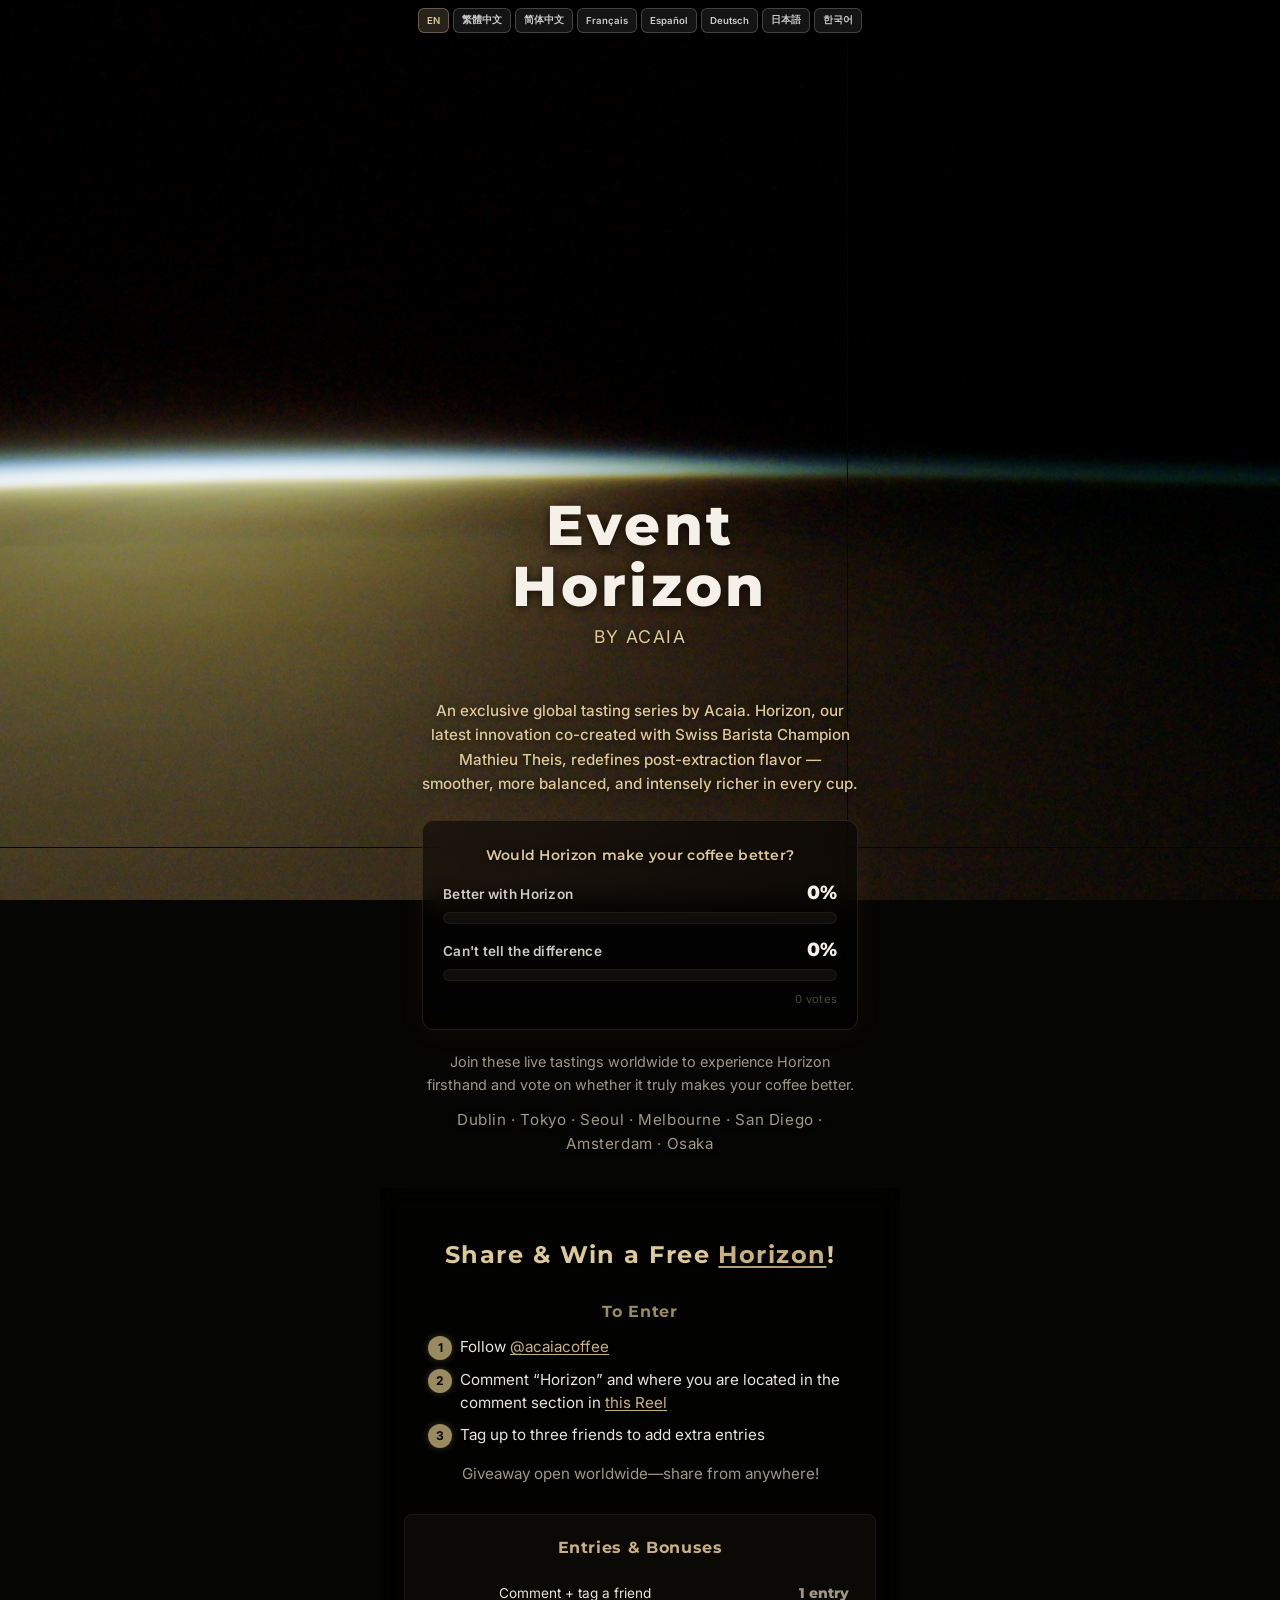
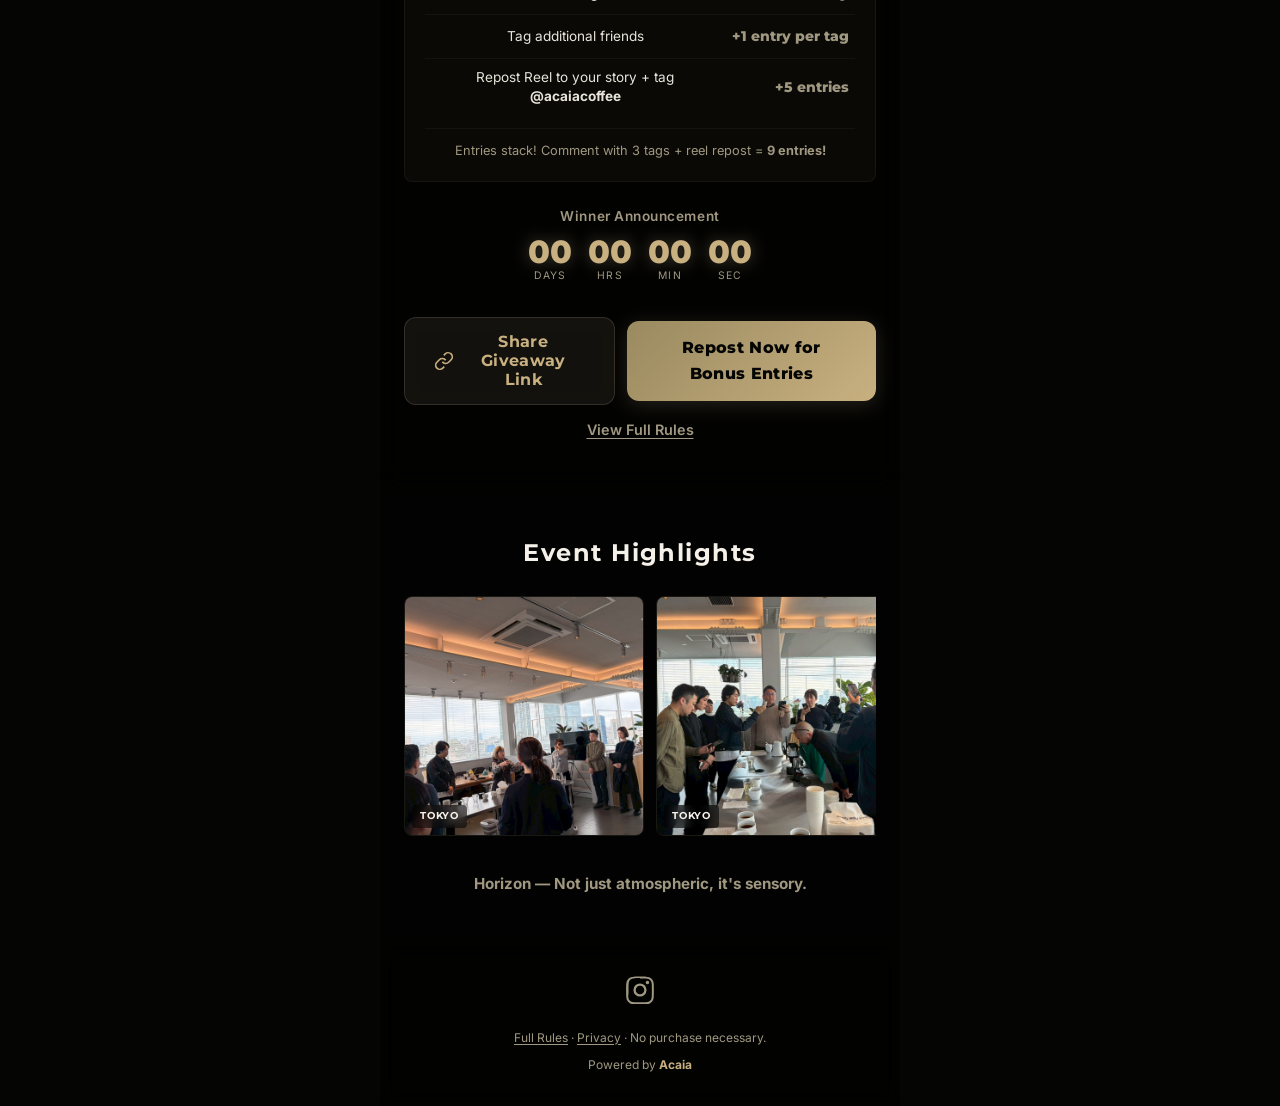
==== preview-i18n.html @ 59041284 "Add multi-language preview page with 8 languages Supports EN, 繁體中文, 简体中文, Français, Español, Deutsch" ====
<!DOCTYPE html>
<html lang="en">
<head>
  <meta charset="UTF-8">
  <meta name="viewport" content="width=device-width, initial-scale=1.0, viewport-fit=cover">
  <title>Horizon Vote – i18n Preview</title>
  <meta name="theme-color" content="#000000">
  <link rel="preconnect" href="https://fonts.googleapis.com">
  <link rel="preconnect" href="https://fonts.gstatic.com" crossorigin>
  <link href="https://fonts.googleapis.com/css2?family=Montserrat:wght@600;700;800&family=Inter:wght@400;500;600&family=Noto+Sans+TC:wght@400;500;600&family=Noto+Sans+SC:wght@400;500;600&family=Noto+Sans+JP:wght@400;500;600&family=Noto+Sans+KR:wght@400;500;600&display=swap" rel="stylesheet">
  <link rel="stylesheet" href="style.css?v=38">
  <style>
    /* Language switcher bar */
    .lang-switcher {
      position: fixed;
      top: 0;
      left: 50%;
      transform: translateX(-50%);
      z-index: 999;
      display: flex;
      gap: 4px;
      padding: 8px 12px;
      background: rgba(0,0,0,0.9);
      backdrop-filter: blur(10px);
      -webkit-backdrop-filter: blur(10px);
      border-radius: 0 0 12px 12px;
      max-width: 520px;
      width: 100%;
      flex-wrap: wrap;
      justify-content: center;
    }
    .lang-switcher button {
      font-family: 'Inter', system-ui, sans-serif;
      font-size: 0.6rem;
      font-weight: 600;
      padding: 5px 8px;
      border: 1px solid rgba(255,255,255,0.2);
      border-radius: 6px;
      background: rgba(255,255,255,0.08);
      color: #ccc;
      cursor: pointer;
      transition: all 0.2s;
      white-space: nowrap;
    }
    .lang-switcher button:hover { background: rgba(255,255,255,0.15); }
    .lang-switcher button.active {
      background: rgba(200,176,128,0.2);
      border-color: rgba(200,176,128,0.4);
      color: #DCC898;
    }
    .hero { padding-top: 50px; }
  </style>
</head>
<body>

  <!-- Language Switcher -->
  <div class="lang-switcher" id="langSwitcher">
    <button data-lang="en" class="active">EN</button>
    <button data-lang="zh-TW">繁體中文</button>
    <button data-lang="zh-CN">简体中文</button>
    <button data-lang="fr">Français</button>
    <button data-lang="es">Español</button>
    <button data-lang="de">Deutsch</button>
    <button data-lang="ja">日本語</button>
    <button data-lang="ko">한국어</button>
  </div>

  <!-- ===== HERO ===== -->
  <div class="bg-blackhole"></div>
  <section id="hero" class="hero">
    <div class="hero-content">
      <h1 class="hero-title">Event<br>Horizon</h1>
      <p class="hero-tagline">by Acaia</p>
    </div>
  </section>

  <!-- ===== DESCRIPTION + VOTE + CTA ===== -->
  <div class="content-upper">
    <p class="event-desc" data-i18n="event_desc"></p>

    <!-- QR voting buttons -->
    <div class="qr-vote" id="qrVote" hidden>
      <p class="qr-vote-prompt" data-i18n="vote_question"></p>
      <div class="qr-vote-buttons">
        <button class="btn btn-vote btn-vote-yes" id="btnVoteYes" data-i18n="vote_yes"></button>
        <button class="btn btn-vote btn-vote-no" id="btnVoteNo" data-i18n="vote_no_btn"></button>
      </div>
    </div>

    <!-- QR vote confirmation -->
    <div class="qr-confirm" id="qrConfirm" hidden>
      <div class="qr-confirm-icon">&#10003;</div>
      <p class="qr-confirm-text" data-i18n="vote_recorded"></p>
    </div>

    <div class="vote-box">
      <p class="results-question" data-i18n="vote_question"></p>
      <div class="result-bars">
        <div class="bar-group">
          <div class="bar-label">
            <span class="bar-name" data-i18n="vote_yes"></span>
            <span class="bar-pct" id="pctTasteYes">0%</span>
          </div>
          <div class="bar-track">
            <div class="bar-fill bar-fill-yes" id="barTasteYes" style="width:0%"></div>
          </div>
        </div>
        <div class="bar-group">
          <div class="bar-label">
            <span class="bar-name" data-i18n="vote_no"></span>
            <span class="bar-pct" id="pctTasteNo">0%</span>
          </div>
          <div class="bar-track">
            <div class="bar-fill bar-fill-no" id="barTasteNo" style="width:0%"></div>
          </div>
        </div>
      </div>
      <span class="vote-box-count" id="totalTasting">0 votes</span>
    </div>

    <p class="event-cta" data-i18n="event_cta"></p>

    <div class="cities-bar">
      Dublin &middot; Tokyo &middot; Seoul &middot; Melbourne &middot; San Diego &middot; Amsterdam &middot; Osaka
    </div>
  </div>

  <!-- ===== SHARE TO WIN ===== -->
  <section id="giveaway" class="section giveaway">
    <h2 class="section-title" data-i18n-html="giveaway_title"></h2>
    <div class="rules-title-inline" data-i18n="to_enter"></div>
    <ol class="entry-rules">
      <li data-i18n-html="step1"></li>
      <li data-i18n-html="step2"></li>
      <li data-i18n="step3"></li>
    </ol>
    <p class="giveaway-subtitle" data-i18n="giveaway_subtitle"></p>

    <!-- Entry Bonuses -->
    <div class="bonus-entries-card">
      <p class="bonus-entries-title" data-i18n="entries_bonuses"></p>
      <table class="bonus-table">
        <tr>
          <td class="bonus-action" data-i18n="bonus_comment_tag"></td>
          <td class="bonus-value" data-i18n="bonus_1_entry"></td>
        </tr>
        <tr>
          <td class="bonus-action" data-i18n="bonus_additional_tags"></td>
          <td class="bonus-value bonus-value-accent" data-i18n="bonus_plus1"></td>
        </tr>
        <tr>
          <td class="bonus-action" data-i18n-html="bonus_repost"></td>
          <td class="bonus-value bonus-value-glow" data-i18n="bonus_plus5"></td>
        </tr>
      </table>
      <p class="bonus-stack-note" data-i18n-html="bonus_stack"></p>
    </div>

    <!-- Countdown -->
    <div class="countdown-block">
      <p class="countdown-label" data-i18n="winner_announcement"></p>
      <div class="countdown" id="countdown">
        <div class="cd-unit"><span id="cdDays">00</span><small data-i18n="days"></small></div>
        <div class="cd-unit"><span id="cdHours">00</span><small data-i18n="hrs"></small></div>
        <div class="cd-unit"><span id="cdMins">00</span><small data-i18n="min"></small></div>
        <div class="cd-unit"><span id="cdSecs">00</span><small data-i18n="sec"></small></div>
      </div>
    </div>

    <div class="share-tools">
      <button class="btn btn-accent share-btn" id="btnCopyLink" aria-label="Copy link">
        <svg viewBox="0 0 24 24" fill="none" stroke="currentColor" stroke-width="2" width="20" height="20"><path d="M10 13a5 5 0 007.54.54l3-3a5 5 0 00-7.07-7.07l-1.72 1.71"/><path d="M14 11a5 5 0 00-7.54-.54l-3 3a5 5 0 007.07 7.07l1.71-1.71"/></svg>
        <span data-i18n="share_link"></span>
      </button>
      <a href="https://www.instagram.com/reel/DVrudeakwUs/" class="btn btn-primary" target="_blank" rel="noopener" data-i18n="repost_now"></a>
    </div>

    <button class="link-btn" id="btnRules" data-i18n="view_rules"></button>
  </section>

  <!-- ===== RULES MODAL ===== -->
  <div class="modal-overlay" id="rulesModal" aria-hidden="true">
    <div class="modal" role="dialog" aria-labelledby="rulesTitle">
      <button class="modal-close" id="modalClose" aria-label="Close">&times;</button>
      <h3 id="rulesTitle" data-i18n="rules_title"></h3>
      <ul id="rulesList"></ul>
    </div>
  </div>

  <!-- ===== EVENT HIGHLIGHTS ===== -->
  <section id="highlights" class="section highlights">
    <h2 class="section-title" data-i18n="highlights_title"></h2>
    <div class="photo-scroll" id="photoScroll"></div>
    <p class="brand-blurb" data-i18n-html="brand_blurb"></p>
  </section>

  <!-- ===== FOOTER ===== -->
  <footer class="footer">
    <div class="footer-social">
      <a href="https://www.instagram.com/acaiacoffee/?utm_source=results_page&utm_medium=footer" target="_blank" rel="noopener" aria-label="Instagram">
        <svg viewBox="0 0 24 24" fill="currentColor" width="28" height="28"><path d="M12 2.163c3.204 0 3.584.012 4.85.07 1.17.054 1.97.24 2.43.403a4.088 4.088 0 011.47.957c.453.453.777.91.957 1.47.163.46.35 1.26.403 2.43.058 1.266.07 1.646.07 4.85s-.012 3.584-.07 4.85c-.054 1.17-.24 1.97-.403 2.43a4.088 4.088 0 01-.957 1.47 4.088 4.088 0 01-1.47.957c-.46.163-1.26.35-2.43.403-1.266.058-1.646.07-4.85.07s-3.584-.012-4.85-.07c-1.17-.054-1.97-.24-2.43-.403a4.088 4.088 0 01-1.47-.957 4.088 4.088 0 01-.957-1.47c-.163-.46-.35-1.26-.403-2.43C2.175 15.584 2.163 15.204 2.163 12s.012-3.584.07-4.85c.054-1.17.24-1.97.403-2.43a4.088 4.088 0 01.957-1.47A4.088 4.088 0 015.063 2.293c.46-.163 1.26-.35 2.43-.403C8.759 1.832 9.139 1.82 12 1.82zm0-1.663C8.741.5 8.332.514 7.052.573 5.775.63 4.902.822 4.14 1.104a5.756 5.756 0 00-2.077 1.352A5.756 5.756 0 00.71 4.533C.428 5.295.237 6.168.18 7.445.12 8.725.107 9.134.107 12.393s.014 3.668.073 4.948c.057 1.277.249 2.15.531 2.912a5.756 5.756 0 001.352 2.077 5.756 5.756 0 002.077 1.352c.762.282 1.635.474 2.912.531 1.28.059 1.689.073 4.948.073s3.668-.014 4.948-.073c1.277-.057 2.15-.249 2.912-.531a5.756 5.756 0 002.077-1.352 5.756 5.756 0 001.352-2.077c.282-.762.474-1.635.531-2.912.059-1.28.073-1.689.073-4.948s-.014-3.668-.073-4.948c-.057-1.277-.249-2.15-.531-2.912a5.756 5.756 0 00-1.352-2.077A5.756 5.756 0 0019.86 1.104C19.098.822 18.225.63 16.948.573 15.668.514 15.259.5 12 .5z"/><path d="M12 6.365a5.635 5.635 0 100 11.27 5.635 5.635 0 000-11.27zm0 9.297a3.662 3.662 0 110-7.325 3.662 3.662 0 010 7.325z"/><circle cx="18.406" cy="5.594" r="1.44"/></svg>
      </a>
    </div>
    <p class="footer-legal">
      <a href="#" id="footerRules" data-i18n="full_rules"></a> &middot; <a href="#hero" data-i18n="privacy"></a> &middot; <span data-i18n="no_purchase"></span>
    </p>
    <p class="footer-brand">Powered by <strong>Acaia</strong></p>
  </footer>

  <script src="app.js"></script>
  <script>
  /* ===== i18n System ===== */
  const TRANSLATIONS = {
    en: {
      event_desc: 'An exclusive global tasting series by Acaia. Horizon, our latest innovation co-created with Swiss Barista Champion Mathieu Theis, redefines post-extraction flavor \u2014 smoother, more balanced, and intensely richer in every cup.',
      vote_question: 'Would Horizon make your coffee better?',
      vote_yes: 'Better with Horizon',
      vote_no: "Can't tell the difference",
      vote_no_btn: "Can't tell",
      vote_recorded: 'Your vote has been recorded!',
      event_cta: 'Join these live tastings worldwide to experience Horizon firsthand and vote on whether it truly makes your coffee better.',
      giveaway_title: 'Share &amp; Win a Free <a href="https://acaia.co/products/horizon" target="_blank" rel="noopener" class="title-link">Horizon</a>!',
      to_enter: 'To Enter',
      step1: 'Follow <a href="https://www.instagram.com/acaiacoffee/?utm_source=results_page&utm_medium=giveaway" target="_blank" rel="noopener">@acaiacoffee</a>',
      step2: 'Comment \u201cHorizon\u201d and where you are located in the comment section in <a href="https://www.instagram.com/reel/DVrudeakwUs/" target="_blank" rel="noopener">this Reel</a>',
      step3: 'Tag up to three friends to add extra entries',
      giveaway_subtitle: 'Giveaway open worldwide\u2014share from anywhere!',
      entries_bonuses: 'Entries & Bonuses',
      bonus_comment_tag: 'Comment + tag a friend',
      bonus_1_entry: '1 entry',
      bonus_additional_tags: 'Tag additional friends',
      bonus_plus1: '+1 entry per tag',
      bonus_repost: 'Repost Reel to your story + tag <strong>@acaiacoffee</strong>',
      bonus_plus5: '+5 entries',
      bonus_stack: 'Entries stack! Comment with 3 tags + reel repost = <strong>9 entries!</strong>',
      winner_announcement: 'Winner Announcement',
      days: 'days', hrs: 'hrs', min: 'min', sec: 'sec',
      share_link: 'Share Giveaway Link',
      repost_now: 'Repost Now for Bonus Entries',
      view_rules: 'View Full Rules',
      rules_title: 'Lucky Draw Rules',
      rules: [
        'No purchase necessary.',
        'Must follow @acaiacoffee on Instagram to qualify.',
        'Comment on our latest Reel/post and tag at least one friend to enter.',
        'Each additional friend tagged = +1 bonus entry (stackable).',
        'Repost the Reel to your Story + tag @acaiacoffee for +5 bonus entries.',
        'Winner will be selected randomly and announced on @acaiacoffee Instagram on March 31.',
        'You must be over 18. Address must be a valid shipping address.',
        'One entry per person. Your account must be public to enter.',
        'Entrants from the following countries are not eligible: Iran, Lebanon, Syria, Thailand, India, Turkey, Egypt, Qatar, and Russia. These restrictions are due to current political or logistical limitations (subject to change).',
        'This giveaway is not sponsored, endorsed, or administered by, or associated with Instagram.',
        'Acaia reserves the right to adjust these rules at any time.',
        'Good luck!'
      ],
      highlights_title: 'Event Highlights',
      brand_blurb: '<strong>Horizon \u2014 Not just atmospheric, it\'s sensory.</strong>',
      full_rules: 'Full Rules',
      privacy: 'Privacy',
      no_purchase: 'No purchase necessary.',
      votes_suffix: 'votes'
    },
    'zh-TW': {
      event_desc: 'Acaia 獨家全球品鑑系列活動。Horizon 是我們與瑞士咖啡師冠軍 Mathieu Theis 共同研發的最新創新，重新定義萃取後的風味體驗 \u2014 更柔順、更均衡、每一杯都更加濃郁醇厚。',
      vote_question: 'Horizon 能讓你的咖啡更好嗎？',
      vote_yes: '使用 Horizon 更好',
      vote_no: '感覺不出差異',
      vote_no_btn: '感覺不出',
      vote_recorded: '您的投票已記錄！',
      event_cta: '加入全球各地的現場品鑑活動，親身體驗 Horizon，並投票決定它是否真的讓你的咖啡更好。',
      giveaway_title: '分享並贏取免費 <a href="https://acaia.co/products/horizon" target="_blank" rel="noopener" class="title-link">Horizon</a>！',
      to_enter: '參加方式',
      step1: '追蹤 <a href="https://www.instagram.com/acaiacoffee/?utm_source=results_page&utm_medium=giveaway" target="_blank" rel="noopener">@acaiacoffee</a>',
      step2: '在<a href="https://www.instagram.com/reel/DVrudeakwUs/" target="_blank" rel="noopener">這支 Reel</a> 的留言區留言「Horizon」以及你所在的城市',
      step3: '標記最多三位朋友以獲得額外參加機會',
      giveaway_subtitle: '全球開放參與 \u2014 隨時隨地分享！',
      entries_bonuses: '參加次數與加碼',
      bonus_comment_tag: '留言 + 標記一位朋友',
      bonus_1_entry: '1 次參加機會',
      bonus_additional_tags: '標記更多朋友',
      bonus_plus1: '每標記一人 +1 次',
      bonus_repost: '轉發 Reel 到限時動態 + 標記 <strong>@acaiacoffee</strong>',
      bonus_plus5: '+5 次參加機會',
      bonus_stack: '機會可累計！留言標記 3 位 + 轉發 Reel = <strong>9 次參加機會！</strong>',
      winner_announcement: '得獎公佈',
      days: '天', hrs: '時', min: '分', sec: '秒',
      share_link: '分享抽獎連結',
      repost_now: '立即轉發獲得加碼機會',
      view_rules: '查看完整規則',
      rules_title: '抽獎規則',
      rules: [
        '無需購買。',
        '須在 Instagram 追蹤 @acaiacoffee 才具備資格。',
        '在我們最新的 Reel/貼文下留言並標記至少一位朋友即可參加。',
        '每多標記一位朋友 = +1 次額外參加機會（可累計）。',
        '將 Reel 轉發至限時動態 + 標記 @acaiacoffee 可獲得 +5 次額外參加機會。',
        '得獎者將隨機抽出，並於 3 月 31 日在 @acaiacoffee Instagram 公佈。',
        '參加者須年滿 18 歲。地址須為有效的寄送地址。',
        '每人限參加一次。帳號須設為公開。',
        '以下國家的參加者不具備資格：伊朗、黎巴嫩、敘利亞、泰國、印度、土耳其、埃及、卡達和俄羅斯。此限制係因政治或物流因素（可能變更）。',
        '本活動非由 Instagram 贊助、背書、管理或關聯。',
        'Acaia 保留隨時調整本規則的權利。',
        '祝好運！'
      ],
      highlights_title: '活動精彩回顧',
      brand_blurb: '<strong>Horizon \u2014 不只是氛圍，更是感官體驗。</strong>',
      full_rules: '完整規則',
      privacy: '隱私權',
      no_purchase: '無需購買。',
      votes_suffix: '票'
    },
    'zh-CN': {
      event_desc: 'Acaia 独家全球品鉴系列活动。Horizon 是我们与瑞士咖啡师冠军 Mathieu Theis 共同研发的最新创新，重新定义萃取后的风味体验 \u2014 更柔顺、更均衡、每一杯都更加浓郁醇厚。',
      vote_question: 'Horizon 能让你的咖啡更好吗？',
      vote_yes: '使用 Horizon 更好',
      vote_no: '感觉不出差异',
      vote_no_btn: '感觉不出',
      vote_recorded: '您的投票已记录！',
      event_cta: '加入全球各地的现场品鉴活动，亲身体验 Horizon，并投票决定它是否真的让你的咖啡更好。',
      giveaway_title: '分享并赢取免费 <a href="https://acaia.co/products/horizon" target="_blank" rel="noopener" class="title-link">Horizon</a>！',
      to_enter: '参加方式',
      step1: '关注 <a href="https://www.instagram.com/acaiacoffee/?utm_source=results_page&utm_medium=giveaway" target="_blank" rel="noopener">@acaiacoffee</a>',
      step2: '在<a href="https://www.instagram.com/reel/DVrudeakwUs/" target="_blank" rel="noopener">这条 Reel</a> 的评论区留言「Horizon」以及你所在的城市',
      step3: '标记最多三位朋友以获得额外参加机会',
      giveaway_subtitle: '全球开放参与 \u2014 随时随地分享！',
      entries_bonuses: '参加次数与加码',
      bonus_comment_tag: '留言 + 标记一位朋友',
      bonus_1_entry: '1 次参加机会',
      bonus_additional_tags: '标记更多朋友',
      bonus_plus1: '每标记一人 +1 次',
      bonus_repost: '转发 Reel 到限时动态 + 标记 <strong>@acaiacoffee</strong>',
      bonus_plus5: '+5 次参加机会',
      bonus_stack: '机会可累计！留言标记 3 位 + 转发 Reel = <strong>9 次参加机会！</strong>',
      winner_announcement: '获奖公布',
      days: '天', hrs: '时', min: '分', sec: '秒',
      share_link: '分享抽奖链接',
      repost_now: '立即转发获得加码机会',
      view_rules: '查看完整规则',
      rules_title: '抽奖规则',
      rules: [
        '无需购买。',
        '须在 Instagram 关注 @acaiacoffee 才具备资格。',
        '在我们最新的 Reel/帖子下留言并标记至少一位朋友即可参加。',
        '每多标记一位朋友 = +1 次额外参加机会（可累计）。',
        '将 Reel 转发至限时动态 + 标记 @acaiacoffee 可获得 +5 次额外参加机会。',
        '获奖者将随机抽出，并于 3 月 31 日在 @acaiacoffee Instagram 公布。',
        '参加者须年满 18 岁。地址须为有效的寄送地址。',
        '每人限参加一次。账号须设为公开。',
        '以下国家的参加者不具备资格：伊朗、黎巴嫩、叙利亚、泰国、印度、土耳其、埃及、卡塔尔和俄罗斯。此限制系因政治或物流因素（可能变更）。',
        '本活动非由 Instagram 赞助、背书、管理或关联。',
        'Acaia 保留随时调整本规则的权利。',
        '祝好运！'
      ],
      highlights_title: '活动精彩回顾',
      brand_blurb: '<strong>Horizon \u2014 不只是氛围，更是感官体验。</strong>',
      full_rules: '完整规则',
      privacy: '隐私',
      no_purchase: '无需购买。',
      votes_suffix: '票'
    },
    fr: {
      event_desc: "Une s\u00e9rie de d\u00e9gustations mondiales exclusives par Acaia. Horizon, notre derni\u00e8re innovation co-cr\u00e9\u00e9e avec le Champion Barista Suisse Mathieu Theis, red\u00e9finit la saveur post-extraction \u2014 plus douce, plus \u00e9quilibr\u00e9e et intensément plus riche dans chaque tasse.",
      vote_question: 'Horizon am\u00e9liorerait-il votre caf\u00e9 ?',
      vote_yes: 'Meilleur avec Horizon',
      vote_no: 'Pas de diff\u00e9rence',
      vote_no_btn: 'Pas de diff\u00e9rence',
      vote_recorded: 'Votre vote a \u00e9t\u00e9 enregistr\u00e9 !',
      event_cta: "Participez \u00e0 ces d\u00e9gustations en direct dans le monde entier pour d\u00e9couvrir Horizon et votez pour savoir s'il am\u00e9liore vraiment votre caf\u00e9.",
      giveaway_title: 'Partagez et gagnez un <a href="https://acaia.co/products/horizon" target="_blank" rel="noopener" class="title-link">Horizon</a> gratuit !',
      to_enter: 'Comment participer',
      step1: 'Suivez <a href="https://www.instagram.com/acaiacoffee/?utm_source=results_page&utm_medium=giveaway" target="_blank" rel="noopener">@acaiacoffee</a>',
      step2: 'Commentez \u00ab Horizon \u00bb et indiquez o\u00f9 vous vous trouvez dans les commentaires de <a href="https://www.instagram.com/reel/DVrudeakwUs/" target="_blank" rel="noopener">ce Reel</a>',
      step3: "Identifiez jusqu'\u00e0 trois amis pour obtenir des participations suppl\u00e9mentaires",
      giveaway_subtitle: 'Concours ouvert dans le monde entier \u2014 partagez depuis n\u2019importe o\u00f9 !',
      entries_bonuses: 'Participations et bonus',
      bonus_comment_tag: 'Commentaire + identifier un ami',
      bonus_1_entry: '1 participation',
      bonus_additional_tags: 'Identifier des amis suppl\u00e9mentaires',
      bonus_plus1: '+1 participation par identification',
      bonus_repost: 'Reposter le Reel en story + identifier <strong>@acaiacoffee</strong>',
      bonus_plus5: '+5 participations',
      bonus_stack: 'Les participations se cumulent ! Commentaire avec 3 identifications + repost du Reel = <strong>9 participations !</strong>',
      winner_announcement: 'Annonce du gagnant',
      days: 'jours', hrs: 'hrs', min: 'min', sec: 'sec',
      share_link: 'Partager le lien du concours',
      repost_now: 'Reposter pour des participations bonus',
      view_rules: 'Voir les r\u00e8gles compl\u00e8tes',
      rules_title: 'R\u00e8gles du tirage au sort',
      rules: [
        "Aucun achat n\u00e9cessaire.",
        "Vous devez suivre @acaiacoffee sur Instagram pour participer.",
        "Commentez notre dernier Reel/post et identifiez au moins un ami pour participer.",
        "Chaque ami identifi\u00e9 en plus = +1 participation bonus (cumulable).",
        "Repostez le Reel dans votre Story + identifiez @acaiacoffee pour +5 participations bonus.",
        "Le gagnant sera s\u00e9lectionn\u00e9 al\u00e9atoirement et annonc\u00e9 sur le Instagram de @acaiacoffee le 31 mars.",
        "Vous devez avoir plus de 18 ans. L'adresse doit \u00eatre une adresse de livraison valide.",
        "Une participation par personne. Votre compte doit \u00eatre public pour participer.",
        "Les participants des pays suivants ne sont pas \u00e9ligibles : Iran, Liban, Syrie, Tha\u00eflande, Inde, Turquie, \u00c9gypte, Qatar et Russie. Ces restrictions sont dues \u00e0 des limitations politiques ou logistiques actuelles (susceptibles de changer).",
        "Ce concours n'est ni sponsoris\u00e9, ni endoss\u00e9, ni administr\u00e9 par, ni associ\u00e9 \u00e0 Instagram.",
        "Acaia se r\u00e9serve le droit de modifier ces r\u00e8gles \u00e0 tout moment.",
        "Bonne chance !"
      ],
      highlights_title: 'Temps forts de l\u2019\u00e9v\u00e9nement',
      brand_blurb: '<strong>Horizon \u2014 Pas seulement atmosph\u00e9rique, c\u2019est sensoriel.</strong>',
      full_rules: 'R\u00e8gles compl\u00e8tes',
      privacy: 'Confidentialit\u00e9',
      no_purchase: 'Aucun achat n\u00e9cessaire.',
      votes_suffix: 'votes'
    },
    es: {
      event_desc: 'Una serie exclusiva de degustaciones globales de Acaia. Horizon, nuestra \u00faltima innovaci\u00f3n co-creada con el Campe\u00f3n Barista Suizo Mathieu Theis, redefine el sabor post-extracci\u00f3n \u2014 m\u00e1s suave, m\u00e1s equilibrado e intensamente m\u00e1s rico en cada taza.',
      vote_question: '\u00bfHorizon mejorar\u00eda tu caf\u00e9?',
      vote_yes: 'Mejor con Horizon',
      vote_no: 'No noto la diferencia',
      vote_no_btn: 'No noto',
      vote_recorded: '\u00a1Tu voto ha sido registrado!',
      event_cta: '\u00danete a estas degustaciones en vivo en todo el mundo para experimentar Horizon de primera mano y vota si realmente mejora tu caf\u00e9.',
      giveaway_title: '\u00a1Comparte y gana un <a href="https://acaia.co/products/horizon" target="_blank" rel="noopener" class="title-link">Horizon</a> gratis!',
      to_enter: 'C\u00f3mo participar',
      step1: 'Sigue a <a href="https://www.instagram.com/acaiacoffee/?utm_source=results_page&utm_medium=giveaway" target="_blank" rel="noopener">@acaiacoffee</a>',
      step2: 'Comenta \u00abHorizon\u00bb y d\u00f3nde te encuentras en los comentarios de <a href="https://www.instagram.com/reel/DVrudeakwUs/" target="_blank" rel="noopener">este Reel</a>',
      step3: 'Etiqueta hasta tres amigos para obtener participaciones extra',
      giveaway_subtitle: 'Sorteo abierto en todo el mundo \u2014 \u00a1comparte desde cualquier lugar!',
      entries_bonuses: 'Participaciones y bonos',
      bonus_comment_tag: 'Comentario + etiquetar a un amigo',
      bonus_1_entry: '1 participaci\u00f3n',
      bonus_additional_tags: 'Etiquetar amigos adicionales',
      bonus_plus1: '+1 participaci\u00f3n por etiqueta',
      bonus_repost: 'Repostear el Reel en tu historia + etiquetar <strong>@acaiacoffee</strong>',
      bonus_plus5: '+5 participaciones',
      bonus_stack: '\u00a1Las participaciones se acumulan! Comentario con 3 etiquetas + repost del Reel = <strong>\u00a19 participaciones!</strong>',
      winner_announcement: 'Anuncio del ganador',
      days: 'd\u00edas', hrs: 'hrs', min: 'min', sec: 'seg',
      share_link: 'Compartir enlace del sorteo',
      repost_now: 'Repostear ahora para participaciones bonus',
      view_rules: 'Ver reglas completas',
      rules_title: 'Reglas del sorteo',
      rules: [
        'No es necesaria ninguna compra.',
        'Debes seguir a @acaiacoffee en Instagram para participar.',
        'Comenta en nuestro \u00faltimo Reel/post y etiqueta al menos a un amigo para participar.',
        'Cada amigo adicional etiquetado = +1 participaci\u00f3n bonus (acumulable).',
        'Repostea el Reel en tu Story + etiqueta a @acaiacoffee para +5 participaciones bonus.',
        'El ganador ser\u00e1 seleccionado al azar y anunciado en el Instagram de @acaiacoffee el 31 de marzo.',
        'Debes ser mayor de 18 a\u00f1os. La direcci\u00f3n debe ser una direcci\u00f3n de env\u00edo v\u00e1lida.',
        'Una participaci\u00f3n por persona. Tu cuenta debe ser p\u00fablica para participar.',
        'Los participantes de los siguientes pa\u00edses no son elegibles: Ir\u00e1n, L\u00edbano, Siria, Tailandia, India, Turqu\u00eda, Egipto, Catar y Rusia. Estas restricciones se deben a limitaciones pol\u00edticas o log\u00edsticas actuales (sujetas a cambios).',
        'Este sorteo no est\u00e1 patrocinado, respaldado, administrado ni asociado con Instagram.',
        'Acaia se reserva el derecho de ajustar estas reglas en cualquier momento.',
        '\u00a1Buena suerte!'
      ],
      highlights_title: 'Momentos destacados',
      brand_blurb: '<strong>Horizon \u2014 No solo atmosf\u00e9rico, es sensorial.</strong>',
      full_rules: 'Reglas completas',
      privacy: 'Privacidad',
      no_purchase: 'No es necesaria ninguna compra.',
      votes_suffix: 'votos'
    },
    de: {
      event_desc: 'Eine exklusive globale Verkostungsserie von Acaia. Horizon, unsere neueste Innovation in Zusammenarbeit mit dem Schweizer Barista-Champion Mathieu Theis, definiert das Post-Extraktions-Aroma neu \u2014 sanfter, ausgewogener und intensiv reichhaltiger in jeder Tasse.',
      vote_question: 'W\u00fcrde Horizon deinen Kaffee besser machen?',
      vote_yes: 'Besser mit Horizon',
      vote_no: 'Kein Unterschied',
      vote_no_btn: 'Kein Unterschied',
      vote_recorded: 'Deine Stimme wurde erfasst!',
      event_cta: 'Nimm an diesen Live-Verkostungen weltweit teil, um Horizon aus erster Hand zu erleben, und stimme ab, ob es deinen Kaffee wirklich besser macht.',
      giveaway_title: 'Teilen &amp; einen kostenlosen <a href="https://acaia.co/products/horizon" target="_blank" rel="noopener" class="title-link">Horizon</a> gewinnen!',
      to_enter: 'So nimmst du teil',
      step1: 'Folge <a href="https://www.instagram.com/acaiacoffee/?utm_source=results_page&utm_medium=giveaway" target="_blank" rel="noopener">@acaiacoffee</a>',
      step2: 'Kommentiere \u201eHorizon\u201c und deinen Standort in den Kommentaren von <a href="https://www.instagram.com/reel/DVrudeakwUs/" target="_blank" rel="noopener">diesem Reel</a>',
      step3: 'Markiere bis zu drei Freunde f\u00fcr zus\u00e4tzliche Teilnahmen',
      giveaway_subtitle: 'Gewinnspiel weltweit offen \u2014 teile von \u00fcberall!',
      entries_bonuses: 'Teilnahmen & Boni',
      bonus_comment_tag: 'Kommentar + einen Freund markieren',
      bonus_1_entry: '1 Teilnahme',
      bonus_additional_tags: 'Weitere Freunde markieren',
      bonus_plus1: '+1 Teilnahme pro Markierung',
      bonus_repost: 'Reel in deiner Story reposten + <strong>@acaiacoffee</strong> markieren',
      bonus_plus5: '+5 Teilnahmen',
      bonus_stack: 'Teilnahmen stapeln sich! Kommentar mit 3 Markierungen + Reel-Repost = <strong>9 Teilnahmen!</strong>',
      winner_announcement: 'Gewinner-Bekanntgabe',
      days: 'Tage', hrs: 'Std', min: 'Min', sec: 'Sek',
      share_link: 'Gewinnspiel-Link teilen',
      repost_now: 'Jetzt reposten f\u00fcr Bonus-Teilnahmen',
      view_rules: 'Vollst\u00e4ndige Regeln',
      rules_title: 'Gewinnspiel-Regeln',
      rules: [
        'Kein Kauf erforderlich.',
        'Du musst @acaiacoffee auf Instagram folgen, um teilzunehmen.',
        'Kommentiere unser neuestes Reel/Post und markiere mindestens einen Freund zur Teilnahme.',
        'Jeder zus\u00e4tzlich markierte Freund = +1 Bonus-Teilnahme (kumulierbar).',
        'Reposte das Reel in deiner Story + markiere @acaiacoffee f\u00fcr +5 Bonus-Teilnahmen.',
        'Der Gewinner wird zuf\u00e4llig ausgew\u00e4hlt und am 31. M\u00e4rz auf dem @acaiacoffee Instagram bekanntgegeben.',
        'Du musst \u00fcber 18 Jahre alt sein. Die Adresse muss eine g\u00fcltige Lieferadresse sein.',
        'Eine Teilnahme pro Person. Dein Konto muss \u00f6ffentlich sein.',
        'Teilnehmer aus folgenden L\u00e4ndern sind nicht berechtigt: Iran, Libanon, Syrien, Thailand, Indien, T\u00fcrkei, \u00c4gypten, Katar und Russland. Diese Einschr\u00e4nkungen bestehen aufgrund aktueller politischer oder logistischer Gegebenheiten (\u00c4nderungen vorbehalten).',
        'Dieses Gewinnspiel wird nicht von Instagram gesponsert, unterst\u00fctzt, verwaltet oder ist damit verbunden.',
        'Acaia beh\u00e4lt sich das Recht vor, diese Regeln jederzeit anzupassen.',
        'Viel Gl\u00fcck!'
      ],
      highlights_title: 'Event-Highlights',
      brand_blurb: '<strong>Horizon \u2014 Nicht nur atmosph\u00e4risch, sondern sinnlich.</strong>',
      full_rules: 'Vollst\u00e4ndige Regeln',
      privacy: 'Datenschutz',
      no_purchase: 'Kein Kauf erforderlich.',
      votes_suffix: 'Stimmen'
    },
    ja: {
      event_desc: 'Acaia\u306b\u3088\u308b\u7279\u5225\u306a\u30b0\u30ed\u30fc\u30d0\u30eb\u30c6\u30a4\u30b9\u30c6\u30a3\u30f3\u30b0\u30b7\u30ea\u30fc\u30ba\u3002\u30b9\u30a4\u30b9\u30d0\u30ea\u30b9\u30bf\u30c1\u30e3\u30f3\u30d4\u30aa\u30f3 Mathieu Theis \u3068\u5171\u540c\u958b\u767a\u3057\u305f\u6700\u65b0\u30a4\u30ce\u30d9\u30fc\u30b7\u30e7\u30f3 Horizon \u306f\u3001\u62bd\u51fa\u5f8c\u306e\u30d5\u30ec\u30fc\u30d0\u30fc\u3092\u518d\u5b9a\u7fa9\u3057\u307e\u3059 \u2014 \u3088\u308a\u6ed1\u3089\u304b\u3067\u3001\u3088\u308a\u30d0\u30e9\u30f3\u30b9\u304c\u826f\u304f\u3001\u4e00\u676f\u3054\u3068\u306b\u6fc3\u539a\u306a\u5473\u308f\u3044\u3092\u3002',
      vote_question: 'Horizon\u3067\u30b3\u30fc\u30d2\u30fc\u306f\u3082\u3063\u3068\u7f8e\u5473\u3057\u304f\u306a\u308a\u307e\u3059\u304b\uff1f',
      vote_yes: 'Horizon\u3067\u3088\u308a\u7f8e\u5473\u3057\u3044',
      vote_no: '\u9055\u3044\u304c\u308f\u304b\u3089\u306a\u3044',
      vote_no_btn: '\u308f\u304b\u3089\u306a\u3044',
      vote_recorded: '\u6295\u7968\u304c\u8a18\u9332\u3055\u308c\u307e\u3057\u305f\uff01',
      event_cta: '\u4e16\u754c\u5404\u5730\u306e\u30e9\u30a4\u30d6\u30c6\u30a4\u30b9\u30c6\u30a3\u30f3\u30b0\u306b\u53c2\u52a0\u3057\u3066Horizon\u3092\u4f53\u9a13\u3057\u3001\u672c\u5f53\u306b\u30b3\u30fc\u30d2\u30fc\u304c\u7f8e\u5473\u3057\u304f\u306a\u308b\u304b\u6295\u7968\u3057\u3066\u304f\u3060\u3055\u3044\u3002',
      giveaway_title: '\u30b7\u30a7\u30a2\u3057\u3066\u7121\u6599\u306e<a href="https://acaia.co/products/horizon" target="_blank" rel="noopener" class="title-link">Horizon</a>\u3092\u7372\u5f97\uff01',
      to_enter: '\u53c2\u52a0\u65b9\u6cd5',
      step1: '<a href="https://www.instagram.com/acaiacoffee/?utm_source=results_page&utm_medium=giveaway" target="_blank" rel="noopener">@acaiacoffee</a> \u3092\u30d5\u30a9\u30ed\u30fc',
      step2: '<a href="https://www.instagram.com/reel/DVrudeakwUs/" target="_blank" rel="noopener">\u3053\u306eReel</a>\u306e\u30b3\u30e1\u30f3\u30c8\u6b04\u306b\u300cHorizon\u300d\u3068\u3042\u306a\u305f\u306e\u5834\u6240\u3092\u30b3\u30e1\u30f3\u30c8',
      step3: '\u6700\u5927 3 \u4eba\u306e\u53cb\u9054\u3092\u30bf\u30b0\u3057\u3066\u8ffd\u52a0\u30a8\u30f3\u30c8\u30ea\u30fc\u3092\u7372\u5f97',
      giveaway_subtitle: '\u4e16\u754c\u4e2d\u304b\u3089\u53c2\u52a0\u53ef\u80fd \u2014 \u3069\u3053\u304b\u3089\u3067\u3082\u30b7\u30a7\u30a2\uff01',
      entries_bonuses: '\u30a8\u30f3\u30c8\u30ea\u30fc\uff06\u30dc\u30fc\u30ca\u30b9',
      bonus_comment_tag: '\u30b3\u30e1\u30f3\u30c8 + \u53cb\u9054\u3092\u30bf\u30b0',
      bonus_1_entry: '1 \u30a8\u30f3\u30c8\u30ea\u30fc',
      bonus_additional_tags: '\u8ffd\u52a0\u306e\u53cb\u9054\u3092\u30bf\u30b0',
      bonus_plus1: '\u30bf\u30b0 1 \u4eba\u3054\u3068\u306b +1',
      bonus_repost: 'Reel\u3092\u30b9\u30c8\u30fc\u30ea\u30fc\u306b\u30ea\u30dd\u30b9\u30c8 + <strong>@acaiacoffee</strong> \u3092\u30bf\u30b0',
      bonus_plus5: '+5 \u30a8\u30f3\u30c8\u30ea\u30fc',
      bonus_stack: '\u30a8\u30f3\u30c8\u30ea\u30fc\u306f\u7d2f\u7a4d\uff013 \u4eba\u30bf\u30b0 + Reel\u30ea\u30dd\u30b9\u30c8 = <strong>9 \u30a8\u30f3\u30c8\u30ea\u30fc\uff01</strong>',
      winner_announcement: '\u5f53\u9078\u8005\u767a\u8868',
      days: '\u65e5', hrs: '\u6642\u9593', min: '\u5206', sec: '\u79d2',
      share_link: '\u30ad\u30e3\u30f3\u30da\u30fc\u30f3\u30ea\u30f3\u30af\u3092\u30b7\u30a7\u30a2',
      repost_now: '\u30ea\u30dd\u30b9\u30c8\u3067\u30dc\u30fc\u30ca\u30b9\u30a8\u30f3\u30c8\u30ea\u30fc',
      view_rules: '\u5b8c\u5168\u306a\u30eb\u30fc\u30eb\u3092\u898b\u308b',
      rules_title: '\u62bd\u9078\u30eb\u30fc\u30eb',
      rules: [
        '\u8cfc\u5165\u4e0d\u8981\u3002',
        '\u53c2\u52a0\u306b\u306fInstagram\u3067@acaiacoffee\u3092\u30d5\u30a9\u30ed\u30fc\u3059\u308b\u5fc5\u8981\u304c\u3042\u308a\u307e\u3059\u3002',
        '\u6700\u65b0\u306eReel/\u6295\u7a3f\u306b\u30b3\u30e1\u30f3\u30c8\u3057\u3001\u5c11\u306a\u304f\u3068\u30821\u4eba\u306e\u53cb\u9054\u3092\u30bf\u30b0\u3057\u3066\u53c2\u52a0\u3002',
        '\u8ffd\u52a0\u306e\u53cb\u9054\u30bf\u30b0 = +1 \u30dc\u30fc\u30ca\u30b9\u30a8\u30f3\u30c8\u30ea\u30fc\uff08\u7d2f\u7a4d\u53ef\u80fd\uff09\u3002',
        'Reel\u3092\u30b9\u30c8\u30fc\u30ea\u30fc\u306b\u30ea\u30dd\u30b9\u30c8 + @acaiacoffee\u3092\u30bf\u30b0\u3067 +5 \u30dc\u30fc\u30ca\u30b9\u30a8\u30f3\u30c8\u30ea\u30fc\u3002',
        '\u5f53\u9078\u8005\u306f\u30e9\u30f3\u30c0\u30e0\u306b\u9078\u51fa\u3055\u308c\u30013\u670831\u65e5\u306b@acaiacoffee\u306eInstagram\u3067\u767a\u8868\u3055\u308c\u307e\u3059\u3002',
        '18\u6b73\u4ee5\u4e0a\u3067\u3042\u308b\u3053\u3068\u3002\u4f4f\u6240\u306f\u6709\u52b9\u306a\u914d\u9001\u5148\u3067\u3042\u308b\u5fc5\u8981\u304c\u3042\u308a\u307e\u3059\u3002',
        '1\u4eba1\u56de\u306e\u53c2\u52a0\u3002\u30a2\u30ab\u30a6\u30f3\u30c8\u306f\u516c\u958b\u3067\u3042\u308b\u5fc5\u8981\u304c\u3042\u308a\u307e\u3059\u3002',
        '\u4ee5\u4e0b\u306e\u56fd\u306e\u53c2\u52a0\u8005\u306f\u5bfe\u8c61\u5916\u3067\u3059\uff1a\u30a4\u30e9\u30f3\u3001\u30ec\u30d0\u30ce\u30f3\u3001\u30b7\u30ea\u30a2\u3001\u30bf\u30a4\u3001\u30a4\u30f3\u30c9\u3001\u30c8\u30eb\u30b3\u3001\u30a8\u30b8\u30d7\u30c8\u3001\u30ab\u30bf\u30fc\u30eb\u3001\u30ed\u30b7\u30a2\u3002\u3053\u308c\u3089\u306e\u5236\u9650\u306f\u73fe\u5728\u306e\u653f\u6cbb\u7684\u307e\u305f\u306f\u7269\u6d41\u7684\u306a\u5236\u7d04\u306b\u3088\u308b\u3082\u306e\u3067\u3059\uff08\u5909\u66f4\u306e\u53ef\u80fd\u6027\u3042\u308a\uff09\u3002',
        '\u3053\u306e\u30ad\u30e3\u30f3\u30da\u30fc\u30f3\u306fInstagram\u304c\u30b9\u30dd\u30f3\u30b5\u30fc\u3001\u652f\u6301\u3001\u904b\u55b6\u3001\u307e\u305f\u306f\u95a2\u4e0e\u3059\u308b\u3082\u306e\u3067\u306f\u3042\u308a\u307e\u305b\u3093\u3002',
        'Acaia\u306f\u3053\u308c\u3089\u306e\u30eb\u30fc\u30eb\u3092\u3044\u3064\u3067\u3082\u8abf\u6574\u3059\u308b\u6a29\u5229\u3092\u7559\u4fdd\u3057\u307e\u3059\u3002',
        '\u5e78\u904b\u3092\u304a\u7948\u308a\u3057\u307e\u3059\uff01'
      ],
      highlights_title: '\u30a4\u30d9\u30f3\u30c8\u30cf\u30a4\u30e9\u30a4\u30c8',
      brand_blurb: '<strong>Horizon \u2014 \u96f0\u56f2\u6c17\u3060\u3051\u3067\u306a\u304f\u3001\u4e94\u611f\u3067\u611f\u3058\u308b\u3002</strong>',
      full_rules: '\u5b8c\u5168\u306a\u30eb\u30fc\u30eb',
      privacy: '\u30d7\u30e9\u30a4\u30d0\u30b7\u30fc',
      no_purchase: '\u8cfc\u5165\u4e0d\u8981\u3002',
      votes_suffix: '\u7968'
    },
    ko: {
      event_desc: 'Acaia\uc758 \ub3c5\uc810 \uae00\ub85c\ubc8c \ud14c\uc774\uc2a4\ud305 \uc2dc\ub9ac\uc988. \uc2a4\uc704\uc2a4 \ubc14\ub9ac\uc2a4\ud0c0 \ucc54\ud53c\uc5b8 Mathieu Theis\uc640 \uacf5\ub3d9 \uac1c\ubc1c\ud55c \ucd5c\uc2e0 \ud601\uc2e0 Horizon\uc740 \ucd94\ucd9c \ud6c4 \ud480\ub808\uc774\ubc84\ub97c \uc7ac\uc815\uc758\ud569\ub2c8\ub2e4 \u2014 \ub354 \ubd80\ub4dc\ub7fd\uace0, \ub354 \uade0\ud615 \uc7a1\ud788\uace0, \ud55c \uc794\ub9c8\ub2e4 \ub354 \uae4a\uc740 \ub9db\uc744.',
      vote_question: 'Horizon\uc774 \ucee4\ud53c\ub97c \ub354 \ub9db\uc788\uac8c \ub9cc\ub4e4\uae4c\uc694?',
      vote_yes: 'Horizon\uc774 \ub354 \ub9db\uc788\ub2e4',
      vote_no: '\ucc28\uc774\ub97c \ubaa8\ub974\uaca0\ub2e4',
      vote_no_btn: '\ubaa8\ub974\uaca0\ub2e4',
      vote_recorded: '\ud22c\ud45c\uac00 \uae30\ub85d\ub418\uc5c8\uc2b5\ub2c8\ub2e4!',
      event_cta: '\uc804 \uc138\uacc4 \ub77c\uc774\ube0c \ud14c\uc774\uc2a4\ud305\uc5d0 \ucc38\uc5ec\ud558\uc5ec Horizon\uc744 \uc9c1\uc811 \uacbd\ud5d8\ud558\uace0, \uc815\ub9d0\ub85c \ucee4\ud53c\uac00 \ub354 \ub9db\uc788\uc5b4\uc9c0\ub294\uc9c0 \ud22c\ud45c\ud574 \uc8fc\uc138\uc694.',
      giveaway_title: '\uacf5\uc720\ud558\uace0 \ubb34\ub8cc <a href="https://acaia.co/products/horizon" target="_blank" rel="noopener" class="title-link">Horizon</a> \ubc1b\uc73c\uc138\uc694!',
      to_enter: '\ucc38\uc5ec \ubc29\ubc95',
      step1: '<a href="https://www.instagram.com/acaiacoffee/?utm_source=results_page&utm_medium=giveaway" target="_blank" rel="noopener">@acaiacoffee</a> \ud314\ub85c\uc6b0',
      step2: '<a href="https://www.instagram.com/reel/DVrudeakwUs/" target="_blank" rel="noopener">\uc774 Reel</a>\uc758 \ub313\uae00\ub780\uc5d0 \u201cHorizon\u201d\uacfc \uc704\uce58\ub97c \ub313\uae00\ub85c \ub0a8\uae30\uc138\uc694',
      step3: '\ucd5c\ub300 3\uba85\uc758 \uce5c\uad6c\ub97c \ud0dc\uadf8\ud558\uc5ec \ucd94\uac00 \uc751\ubaa8 \uae30\ud68c\ub97c \uc5bb\uc73c\uc138\uc694',
      giveaway_subtitle: '\uc804 \uc138\uacc4 \uc5b4\ub514\uc11c\ub098 \ucc38\uc5ec \uac00\ub2a5 \u2014 \uc5b4\ub514\uc11c\ub4e0 \uacf5\uc720\ud558\uc138\uc694!',
      entries_bonuses: '\uc751\ubaa8 & \ubcf4\ub108\uc2a4',
      bonus_comment_tag: '\ub313\uae00 + \uce5c\uad6c \ud0dc\uadf8',
      bonus_1_entry: '1\ud68c \uc751\ubaa8',
      bonus_additional_tags: '\ucd94\uac00 \uce5c\uad6c \ud0dc\uadf8',
      bonus_plus1: '\ud0dc\uadf8\ub2f9 +1\ud68c',
      bonus_repost: 'Reel\uc744 \uc2a4\ud1a0\ub9ac\uc5d0 \ub9ac\ud3ec\uc2a4\ud2b8 + <strong>@acaiacoffee</strong> \ud0dc\uadf8',
      bonus_plus5: '+5\ud68c \uc751\ubaa8',
      bonus_stack: '\uc751\ubaa8 \ud69f\uc218 \ub204\uc801! 3\uba85 \ud0dc\uadf8 + Reel \ub9ac\ud3ec\uc2a4\ud2b8 = <strong>9\ud68c \uc751\ubaa8!</strong>',
      winner_announcement: '\ub2f9\ucca8\uc790 \ubc1c\ud45c',
      days: '\uc77c', hrs: '\uc2dc\uac04', min: '\ubd84', sec: '\ucd08',
      share_link: '\uc774\ubca4\ud2b8 \ub9c1\ud06c \uacf5\uc720',
      repost_now: '\ub9ac\ud3ec\uc2a4\ud2b8\ub85c \ubcf4\ub108\uc2a4 \uc751\ubaa8',
      view_rules: '\uc804\uccb4 \uaddc\uce59 \ubcf4\uae30',
      rules_title: '\ucd94\ucca8 \uaddc\uce59',
      rules: [
        '\uad6c\ub9e4 \ubd88\ud544\uc694.',
        '\ucc38\uc5ec\ud558\ub824\uba74 Instagram\uc5d0\uc11c @acaiacoffee\ub97c \ud314\ub85c\uc6b0\ud574\uc57c \ud569\ub2c8\ub2e4.',
        '\ucd5c\uc2e0 Reel/\uac8c\uc2dc\ubb3c\uc5d0 \ub313\uae00\uc744 \ub2ec\uace0 \ucd5c\uc18c 1\uba85\uc758 \uce5c\uad6c\ub97c \ud0dc\uadf8\ud558\uba74 \ucc38\uc5ec\ub429\ub2c8\ub2e4.',
        '\ucd94\uac00 \uce5c\uad6c \ud0dc\uadf8 = +1 \ubcf4\ub108\uc2a4 \uc751\ubaa8(\ub204\uc801 \uac00\ub2a5).',
        'Reel\uc744 \uc2a4\ud1a0\ub9ac\uc5d0 \ub9ac\ud3ec\uc2a4\ud2b8 + @acaiacoffee \ud0dc\uadf8 \uc2dc +5 \ubcf4\ub108\uc2a4 \uc751\ubaa8.',
        '\ub2f9\ucca8\uc790\ub294 \ubb34\uc791\uc704\ub85c \uc120\uc815\ub418\uba70 3\uc6d4 31\uc77c @acaiacoffee Instagram\uc5d0\uc11c \ubc1c\ud45c\ub429\ub2c8\ub2e4.',
        '18\uc138 \uc774\uc0c1\uc774\uc5b4\uc57c \ud569\ub2c8\ub2e4. \uc8fc\uc18c\ub294 \uc720\ud6a8\ud55c \ubc30\uc1a1 \uc8fc\uc18c\uc5ec\uc57c \ud569\ub2c8\ub2e4.',
        '1\uc778 1\ud68c \ucc38\uc5ec. \uacc4\uc815\uc740 \uacf5\uac1c\uc5ec\uc57c \ud569\ub2c8\ub2e4.',
        '\ub2e4\uc74c \uad6d\uac00\uc758 \ucc38\uac00\uc790\ub294 \uc790\uaca9\uc774 \uc5c6\uc2b5\ub2c8\ub2e4: \uc774\ub780, \ub808\ubc14\ub17c, \uc2dc\ub9ac\uc544, \ud0dc\uad6d, \uc778\ub3c4, \ud130\ud0a4, \uc774\uc9d1\ud2b8, \uce74\ud0c0\ub974, \ub7ec\uc2dc\uc544. \uc774\ub7ec\ud55c \uc81c\ud55c\uc740 \ud604\uc7ac\uc758 \uc815\uce58\uc801 \ub610\ub294 \ubb3c\ub958\uc801 \uc81c\uc57d \ub54c\ubb38\uc785\ub2c8\ub2e4(\ubcc0\uacbd \uac00\ub2a5).',
        '\uc774 \uc774\ubca4\ud2b8\ub294 Instagram\uc774 \ud6c4\uc6d0, \uc9c0\uc9c0, \uad00\ub9ac \ub610\ub294 \uad00\ub828\ub41c \uac83\uc774 \uc544\ub2d9\ub2c8\ub2e4.',
        'Acaia\ub294 \uc774 \uaddc\uce59\uc744 \uc5b8\uc81c\ub4e0\uc9c0 \uc870\uc815\ud560 \uad8c\ub9ac\ub97c \ubcf4\uc720\ud569\ub2c8\ub2e4.',
        '\ud589\uc6b4\uc744 \ube4c\ub2c8\ub2e4!'
      ],
      highlights_title: '\uc774\ubca4\ud2b8 \ud558\uc774\ub77c\uc774\ud2b8',
      brand_blurb: '<strong>Horizon \u2014 \ubd84\uc704\uae30\ub97c \ub118\uc5b4, \uac10\uac01\uc73c\ub85c.</strong>',
      full_rules: '\uc804\uccb4 \uaddc\uce59',
      privacy: '\uac1c\uc778\uc815\ubcf4',
      no_purchase: '\uad6c\ub9e4 \ubd88\ud544\uc694.',
      votes_suffix: '\ud45c'
    }
  };

  let currentLang = 'en';

  function applyTranslations(lang) {
    currentLang = lang;
    const t = TRANSLATIONS[lang];
    if (!t) return;

    document.documentElement.lang = lang;

    // Text content
    document.querySelectorAll('[data-i18n]').forEach(el => {
      const key = el.getAttribute('data-i18n');
      if (t[key] !== undefined) el.textContent = t[key];
    });

    // HTML content (for links inside text)
    document.querySelectorAll('[data-i18n-html]').forEach(el => {
      const key = el.getAttribute('data-i18n-html');
      if (t[key] !== undefined) el.innerHTML = t[key];
    });

    // Rules list
    const rulesList = document.getElementById('rulesList');
    if (rulesList && t.rules) {
      rulesList.innerHTML = t.rules.map(r => '<li>' + r + '</li>').join('');
    }

    // Update vote count suffix
    const totalEl = document.getElementById('totalTasting');
    if (totalEl) {
      const num = totalEl.textContent.replace(/[^\d]/g, '') || '0';
      totalEl.textContent = num + ' ' + t.votes_suffix;
    }

    // Update switcher active state
    document.querySelectorAll('.lang-switcher button').forEach(btn => {
      btn.classList.toggle('active', btn.dataset.lang === lang);
    });
  }

  // Switcher click handler
  document.getElementById('langSwitcher').addEventListener('click', e => {
    const btn = e.target.closest('button[data-lang]');
    if (!btn) return;
    applyTranslations(btn.dataset.lang);
  });

  // Apply English on load
  document.addEventListener('DOMContentLoaded', () => applyTranslations('en'));
  </script>
</body>
</html>
---- style.css ----
/* ===== RESET & BASE ===== */
*, *::before, *::after { box-sizing: border-box; margin: 0; padding: 0; }

:root {
  --gold: #C8B080;
  --gold-light: #DCC898;
  --gold-bright: #E8D8B0;
  --gold-dim: #9A8A60;
  --teal: #5BAA8A;
  --teal-light: #7CC4A8;
  --void: #050504;
  --void-mid: #0A0908;
  --void-card: #0E0D0A;
  --surface: #141210;
  --surface-light: #1C1A16;
  --text: #E8E4DA;
  --text-dim: #A09880;
  --white: #F5F0E8;
  --radius: 12px;
  --radius-sm: 8px;
  --shadow: 0 4px 32px rgba(200,176,128,0.05);
  --glow-sm: 0 0 12px rgba(200,176,128,0.10);
  --glow-lg: 0 0 40px rgba(200,176,128,0.06);
  --font-heading: 'Montserrat', system-ui, sans-serif;
  --font-body: 'Inter', system-ui, sans-serif;
}

html { scroll-behavior: smooth; -webkit-text-size-adjust: 100%; }

body {
  font-family: var(--font-body);
  color: var(--text);
  background: var(--void);
  line-height: 1.6;
  overflow-x: hidden;
  max-width: 520px;
  margin: 0 auto;
}

a { color: inherit; text-decoration: none; }
img { max-width: 100%; display: block; }

/* ===== UTILITIES ===== */
.section {
  position: relative;
  z-index: 1;
  padding: 3rem 1.5rem;
  max-width: 600px;
  margin: 0 auto;
}
.section-title {
  font-family: var(--font-heading);
  font-size: 1.5rem;
  font-weight: 700;
  text-align: center;
  margin-bottom: 1.5rem;
  color: var(--white);
  letter-spacing: 0.06em;
  text-shadow: 0 2px 10px rgba(0,0,0,0.7);
}

/* ===== BUTTONS ===== */
.btn {
  display: inline-flex;
  align-items: center;
  justify-content: center;
  gap: 0.5rem;
  padding: 0.9rem 1.8rem;
  border-radius: var(--radius);
  font-family: var(--font-heading);
  font-weight: 700;
  font-size: 1rem;
  cursor: pointer;
  border: none;
  transition: transform 0.15s, box-shadow 0.3s, opacity 0.15s;
  min-height: 48px;
  min-width: 48px;
  text-align: center;
  letter-spacing: 0.02em;
}
.btn:active { transform: scale(0.97); }

.btn-primary {
  background: linear-gradient(135deg, var(--gold-dim), var(--gold));
  color: var(--void);
  font-weight: 800;
  box-shadow: 0 4px 20px rgba(232,213,168,0.15);
}
.btn-primary:hover {
  box-shadow: 0 6px 28px rgba(232,213,168,0.25);
}

.btn-accent {
  background: rgba(232,213,168,0.08);
  color: var(--gold);
  border: 1px solid rgba(232,213,168,0.15);
  backdrop-filter: blur(8px);
}
.btn-accent:hover {
  background: rgba(232,213,168,0.14);
  box-shadow: var(--glow-sm);
}

.link-btn {
  background: none;
  border: none;
  color: var(--gold-dim);
  font-family: var(--font-body);
  font-weight: 600;
  font-size: 0.9rem;
  cursor: pointer;
  text-decoration: underline;
  text-underline-offset: 3px;
  margin-top: 1rem;
}

/* Blackhole background — constrained to content column */
.bg-blackhole {
  position: fixed;
  top: 0;
  left: 0;
  width: 100%;
  height: 100%;
  background: url('assets/horizon.jpg?v=1') center top / cover no-repeat;
  z-index: 0;
  pointer-events: none;
}

/* ===== HERO ===== */
.hero {
  position: relative;
  z-index: 1;
  min-height: 75vh;
  min-height: 75dvh;
  display: flex;
  align-items: flex-end;
  justify-content: center;
  padding-bottom: 1.5rem;
}

.hero-content {
  text-align: center;
}

/* ===== HERO TITLE ===== */
.hero-title {
  font-family: var(--font-heading);
  font-size: clamp(2rem, 8vw, 3.5rem);
  font-weight: 800;
  color: var(--white);
  line-height: 1.1;
  letter-spacing: 0.06em;
  text-shadow: 0 2px 12px rgba(0,0,0,0.8), 0 0 40px rgba(232,160,80,0.15);
}
.hero-tagline {
  font-family: var(--font-body);
  font-size: clamp(0.8rem, 2.5vw, 1.1rem);
  font-weight: 400;
  color: var(--gold-light);
  margin-top: 0.3rem;
  letter-spacing: 0.08em;
  text-transform: uppercase;
  text-shadow: 0 1px 8px rgba(0,0,0,0.7);
}

/* ===== CONTENT UPPER (desc + vote + cta + cities) ===== */
.content-upper {
  position: relative;
  z-index: 1;
  text-align: center;
  max-width: 520px;
  width: 90%;
  margin: 0 auto;
  padding: 1.5rem 1rem 2rem;
}

/* ===== EVENT DESCRIPTION ===== */
.event-desc {
  font-size: clamp(0.85rem, 2.5vw, 0.95rem);
  font-weight: 500;
  color: var(--gold-light);
  line-height: 1.6;
  margin-bottom: 1.5rem;
  text-shadow: 0 1px 8px rgba(0,0,0,0.7);
}

/* ===== EVENT CTA ===== */
.event-cta {
  font-size: clamp(0.8rem, 2.2vw, 0.9rem);
  color: var(--text-dim);
  line-height: 1.6;
  margin-top: 1.25rem;
  margin-bottom: 0.75rem;
}

/* ===== CITIES BAR ===== */
.cities-bar {
  font-family: var(--font-body);
  font-size: clamp(0.8rem, 2.5vw, 0.95rem);
  color: var(--text-dim);
  letter-spacing: 0.04em;
  text-shadow: 0 1px 6px rgba(0,0,0,0.6);
}

.vote-box {
  position: relative;
  background: rgba(0,0,0,0.5);
  backdrop-filter: blur(12px);
  -webkit-backdrop-filter: blur(12px);
  border: 1px solid rgba(232,213,168,0.12);
  border-radius: var(--radius);
  padding: 1.5rem 1.25rem 1.25rem;
  box-shadow: 0 0 30px rgba(232,160,80,0.06);
}

.results-question {
  font-family: var(--font-heading);
  font-size: 0.85rem;
  font-weight: 600;
  color: var(--gold-light);
  text-align: center;
  margin-bottom: 0.6rem;
  letter-spacing: 0.02em;
  text-shadow: 0 1px 8px rgba(0,0,0,0.7);
}

.vote-box-count {
  display: block;
  text-align: right;
  font-family: var(--font-body);
  font-weight: 400;
  font-size: 0.7rem;
  color: var(--text-dim);
  opacity: 0.45;
  margin-top: 0.5rem;
  letter-spacing: 0.02em;
}

/* ===== RESULT BARS ===== */
.result-bars {
  margin-bottom: 0.25rem;
}
.bar-group {
  margin-bottom: 0.6rem;
}
.bar-label {
  display: flex;
  justify-content: space-between;
  align-items: baseline;
  margin-bottom: 0.3rem;
}
.bar-name {
  font-size: 0.85rem;
  font-weight: 600;
  color: rgba(240,237,229,0.85);
  letter-spacing: 0.02em;
  text-shadow: 0 1px 6px rgba(0,0,0,0.6);
}
.bar-pct {
  font-family: var(--font-heading);
  font-weight: 800;
  font-size: 1.2rem;
  color: var(--white);
  text-shadow: 0 1px 8px rgba(0,0,0,0.7);
}
.bar-track {
  height: 12px;
  background: rgba(232,213,168,0.05);
  border-radius: 7px;
  overflow: hidden;
  border: 1px solid rgba(232,213,168,0.06);
}
.bar-fill {
  height: 100%;
  border-radius: 7px;
  transition: width 0.8s cubic-bezier(0.22, 1, 0.36, 1);
}
.bar-fill-yes {
  background: linear-gradient(90deg, var(--gold-dim), var(--gold-light));
  box-shadow: 0 0 12px rgba(232,213,168,0.25);
}
.bar-fill-no {
  background: rgba(255,255,255,0.08);
}

/* ===== QR Vote Buttons ===== */
.qr-vote {
  margin-bottom: 1rem;
  text-align: center;
}
.qr-vote-prompt {
  font-family: var(--font-heading);
  font-weight: 700;
  font-size: 1rem;
  color: var(--gold-light);
  margin-bottom: 0.75rem;
  text-shadow: 0 1px 8px rgba(0,0,0,0.7);
}
.qr-vote-buttons {
  display: flex;
  gap: 0.6rem;
}
.btn-vote {
  flex: 1;
  padding: 0.85rem 0.5rem;
  font-size: 0.85rem;
  border-radius: var(--radius-sm);
  font-family: var(--font-heading);
  font-weight: 700;
  cursor: pointer;
  border: none;
  transition: transform 0.15s, box-shadow 0.3s;
  min-height: 48px;
}
.btn-vote:active { transform: scale(0.96); }
.btn-vote:disabled { opacity: 0.5; cursor: not-allowed; }
.btn-vote-yes {
  background: linear-gradient(135deg, var(--gold-dim), var(--gold));
  color: var(--void);
  box-shadow: 0 0 16px rgba(232,213,168,0.2);
}
.btn-vote-no {
  background: rgba(255,255,255,0.08);
  color: var(--text);
  border: 1px solid rgba(255,255,255,0.12);
}

/* QR Confirm */
.qr-confirm {
  background: rgba(232,213,168,0.05);
  border: 1px solid rgba(232,213,168,0.12);
  border-radius: var(--radius-sm);
  padding: 1.25rem;
  margin-bottom: 1.5rem;
  text-align: center;
}
.qr-confirm-icon {
  font-size: 2rem;
  color: var(--gold);
  margin-bottom: 0.5rem;
  text-shadow: 0 0 12px rgba(232,213,168,0.4);
}
.qr-confirm-text {
  font-size: 0.95rem;
  color: var(--text);
}

/* ===== GIVEAWAY ===== */
.giveaway {
  background: rgba(0,0,0,0.55);
  backdrop-filter: blur(12px);
  -webkit-backdrop-filter: blur(12px);
  color: var(--text);
  text-align: center;
  border-top: none;
}
.giveaway .section-title {
  color: var(--gold-light);
}
.title-link {
  color: var(--gold);
  text-decoration: underline;
  text-underline-offset: 3px;
  transition: color 0.2s;
}
.title-link:hover {
  color: var(--gold-bright);
}
.giveaway-subtitle {
  font-size: 0.95rem;
  color: var(--text-dim);
  text-align: center;
  margin-top: -1rem;
  margin-bottom: 1.75rem;
  line-height: 1.5;
}

/* How to Enter */
.rules-title-inline {
  font-family: var(--font-heading);
  font-weight: 700;
  font-size: 1rem;
  color: var(--gold-dim);
  text-align: center;
  margin-bottom: 0.75rem;
  letter-spacing: 0.04em;
}
.rules-subtitle {
  display: block;
  font-weight: 500;
  font-size: 0.8rem;
  color: var(--text-dim);
  letter-spacing: 0.02em;
  margin-top: 0.2rem;
}

.entry-rules {
  text-align: left;
  padding-left: 1.5rem;
  margin-bottom: 2rem;
  list-style: none;
  counter-reset: rules;
}
.entry-rules li {
  counter-increment: rules;
  margin-bottom: 0.6rem;
  font-size: 0.95rem;
  line-height: 1.5;
  position: relative;
  padding-left: 2rem;
}
.entry-rules li::before {
  content: counter(rules);
  position: absolute;
  left: 0;
  top: 0;
  width: 1.5rem;
  height: 1.5rem;
  background: var(--gold-dim);
  color: var(--void);
  border-radius: 50%;
  display: flex;
  align-items: center;
  justify-content: center;
  font-size: 0.75rem;
  font-weight: 700;
  box-shadow: 0 0 6px rgba(232,213,168,0.25);
}
.entry-rules a {
  color: var(--gold);
  text-decoration: underline;
  text-underline-offset: 2px;
}

/* Bonus entries table */
.bonus-entries-card {
  background: rgba(232,213,168,0.03);
  border: 1px solid rgba(232,213,168,0.06);
  border-radius: var(--radius-sm);
  padding: 1.25rem;
  margin-bottom: 1.5rem;
}
.bonus-entries-title {
  font-family: var(--font-heading);
  font-weight: 700;
  font-size: 1rem;
  color: var(--gold);
  margin-bottom: 0.75rem;
  text-align: center;
  letter-spacing: 0.04em;
}
.bonus-table {
  width: 100%;
  border-collapse: collapse;
}
.bonus-table tr {
  border-bottom: 1px solid rgba(255,255,255,0.04);
}
.bonus-table tr:last-child {
  border-bottom: none;
}
.bonus-table td {
  padding: 0.6rem 0.4rem;
  vertical-align: middle;
}
.bonus-action {
  font-size: 0.85rem;
  color: var(--text);
  line-height: 1.4;
}
.bonus-value {
  font-family: var(--font-heading);
  font-weight: 800;
  font-size: 0.9rem;
  color: var(--text-dim);
  text-align: right;
  white-space: nowrap;
}
.bonus-value-accent {
  color: var(--text-dim);
}
.bonus-value-glow {
  color: var(--text-dim);
}
.bonus-stack-note {
  font-size: 0.8rem;
  color: var(--text-dim);
  text-align: center;
  margin-top: 0.75rem;
  padding-top: 0.75rem;
  border-top: 1px solid rgba(255,255,255,0.04);
}

/* Countdown */
.countdown-block {
  margin-bottom: 2rem;
}
.countdown-label {
  font-size: 0.85rem;
  font-weight: 600;
  color: var(--text-dim);
  margin-bottom: 0.5rem;
  letter-spacing: 0.04em;
}
.countdown {
  display: flex;
  justify-content: center;
  gap: 1rem;
}
.cd-unit {
  display: flex;
  flex-direction: column;
  align-items: center;
}
.cd-unit span {
  font-family: var(--font-heading);
  font-weight: 800;
  font-size: 2rem;
  color: var(--gold);
  line-height: 1;
  text-shadow: 0 0 16px rgba(232,213,168,0.3);
}
.cd-unit small {
  font-size: 0.65rem;
  text-transform: uppercase;
  color: var(--text-dim);
  letter-spacing: 0.1em;
}

.share-tools {
  display: flex;
  flex-direction: column;
  gap: 0.75rem;
  align-items: center;
}
.share-btn svg { flex-shrink: 0; }

.giveaway .link-btn {
  color: var(--text-dim);
  display: block;
  margin: 1rem auto 0;
}

/* ===== RULES MODAL ===== */
.modal-overlay {
  position: fixed;
  inset: 0;
  background: rgba(0,0,0,0.9);
  backdrop-filter: blur(10px);
  z-index: 1000;
  display: flex;
  align-items: center;
  justify-content: center;
  padding: 1.5rem;
  opacity: 0;
  pointer-events: none;
  transition: opacity 0.25s;
}
.modal-overlay.open {
  opacity: 1;
  pointer-events: auto;
}
.modal {
  background: var(--surface);
  border-radius: var(--radius);
  padding: 2rem 1.5rem;
  max-width: 440px;
  width: 100%;
  position: relative;
  color: var(--text);
  max-height: 80vh;
  overflow-y: auto;
  border: 1px solid rgba(232,213,168,0.08);
  box-shadow: var(--glow-lg);
}
.modal h3 {
  font-family: var(--font-heading);
  font-weight: 700;
  font-size: 1.3rem;
  margin-bottom: 1rem;
  color: var(--white);
  letter-spacing: 0.04em;
}
.modal ul {
  padding-left: 1.25rem;
}
.modal li {
  margin-bottom: 0.5rem;
  font-size: 0.9rem;
  line-height: 1.5;
}
.modal-close {
  position: absolute;
  top: 0.75rem;
  right: 0.75rem;
  background: none;
  border: none;
  font-size: 1.8rem;
  cursor: pointer;
  color: var(--text-dim);
  line-height: 1;
  min-width: 48px;
  min-height: 48px;
  display: flex;
  align-items: center;
  justify-content: center;
}

/* ===== HIGHLIGHTS ===== */
.highlights {
  text-align: center;
  background: rgba(0,0,0,0.45);
  backdrop-filter: blur(8px);
  -webkit-backdrop-filter: blur(8px);
}
.photo-scroll {
  display: flex;
  gap: 0.75rem;
  overflow-x: auto;
  scroll-snap-type: x mandatory;
  -webkit-overflow-scrolling: touch;
  padding-bottom: 0.75rem;
  margin-bottom: 1.5rem;
}
.photo-scroll::-webkit-scrollbar { display: none; }
.photo-card {
  flex: 0 0 240px;
  position: relative;
  scroll-snap-align: start;
}
.photo-item {
  width: 100%;
  height: 240px;
  object-fit: cover;
  border-radius: var(--radius-sm);
  border: 1px solid rgba(232,213,168,0.1);
}
.photo-location {
  position: absolute;
  bottom: 8px;
  left: 8px;
  font-family: var(--font-heading);
  font-size: 0.65rem;
  font-weight: 700;
  text-transform: uppercase;
  letter-spacing: 0.08em;
  color: var(--white);
  background: rgba(0,0,0,0.55);
  backdrop-filter: blur(6px);
  -webkit-backdrop-filter: blur(6px);
  padding: 0.2rem 0.5rem;
  border-radius: 4px;
}
.brand-blurb {
  font-size: 0.95rem;
  color: var(--text-dim);
  font-weight: 400;
}

/* ===== FOOTER ===== */
.footer {
  position: relative;
  z-index: 1;
  background: rgba(0,0,0,0.6);
  backdrop-filter: blur(10px);
  -webkit-backdrop-filter: blur(10px);
  color: var(--text-dim);
  text-align: center;
  padding: 2rem 1.5rem;
  border-top: none;
}
.footer-social {
  margin-bottom: 1rem;
}
.footer-social a {
  color: var(--text-dim);
  transition: color 0.2s;
}
.footer-social a:hover {
  color: var(--gold);
}
.footer-legal {
  font-size: 0.75rem;
  margin-bottom: 0.5rem;
}
.footer-legal a {
  text-decoration: underline;
  text-underline-offset: 2px;
}
.footer-brand {
  font-size: 0.75rem;
}
.footer-brand strong {
  color: var(--gold);
}

/* ===== ANIMATIONS ===== */
@keyframes fadeInUp {
  from { opacity: 0; transform: translateY(20px); }
  to   { opacity: 1; transform: translateY(0); }
}
.fade-in {
  animation: fadeInUp 0.6s ease-out both;
}

/* ===== RESPONSIVE ===== */
@media (min-width: 768px) {
  .share-tools { flex-direction: row; justify-content: center; }
}
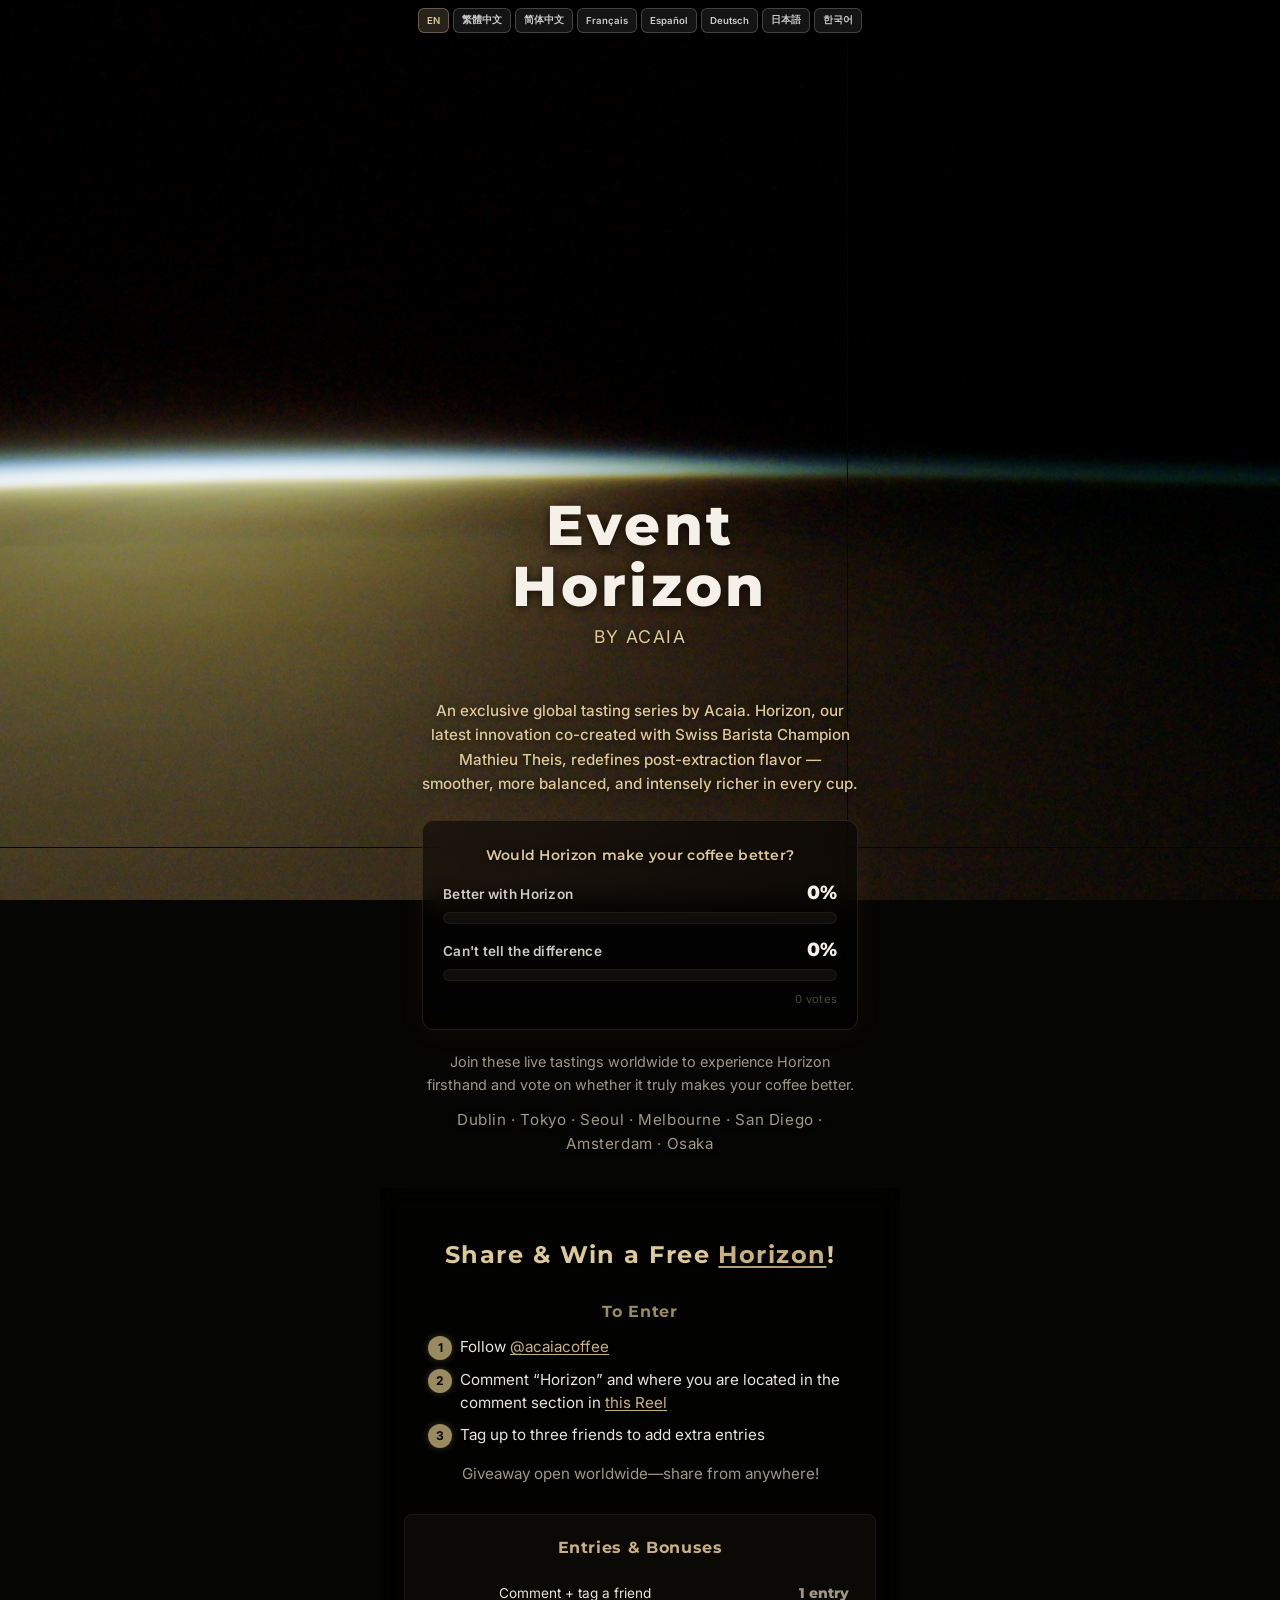
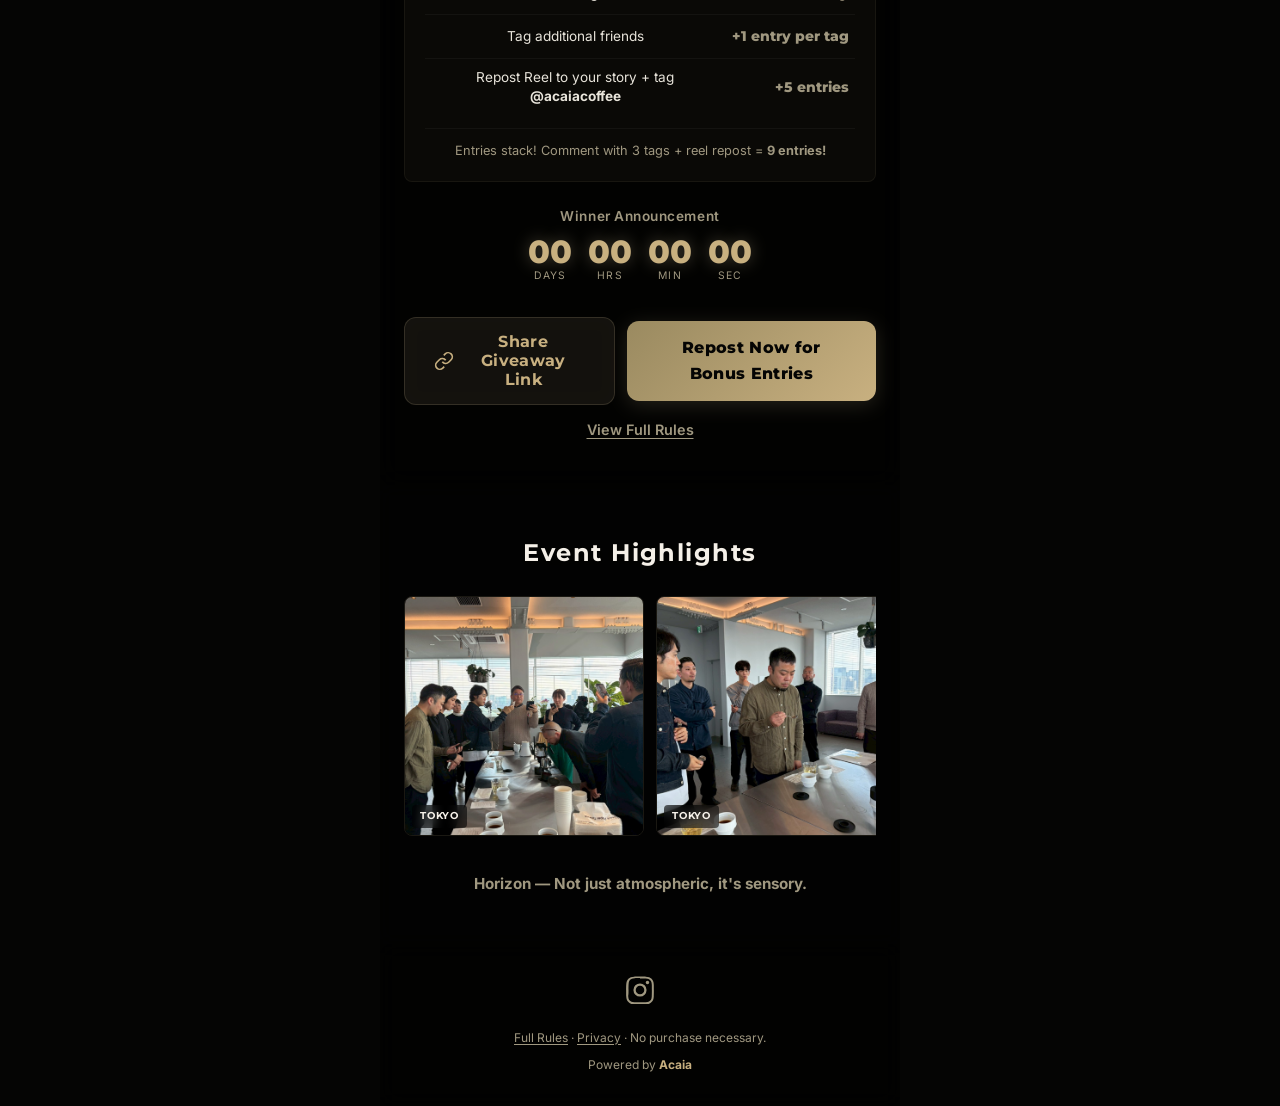
==== commit 3e1b24df: "Update Korean translations for description, vote question, and vote yes Co-Authored-By: Claude Opus " ====
--- a/preview-i18n.html
+++ b/preview-i18n.html
@@ -555,9 +555,9 @@
       votes_suffix: '\u7968'
     },
     ko: {
-      event_desc: 'Acaia\uc758 \ub3c5\uc810 \uae00\ub85c\ubc8c \ud14c\uc774\uc2a4\ud305 \uc2dc\ub9ac\uc988. \uc2a4\uc704\uc2a4 \ubc14\ub9ac\uc2a4\ud0c0 \ucc54\ud53c\uc5b8 Mathieu Theis\uc640 \uacf5\ub3d9 \uac1c\ubc1c\ud55c \ucd5c\uc2e0 \ud601\uc2e0 Horizon\uc740 \ucd94\ucd9c \ud6c4 \ud480\ub808\uc774\ubc84\ub97c \uc7ac\uc815\uc758\ud569\ub2c8\ub2e4 \u2014 \ub354 \ubd80\ub4dc\ub7fd\uace0, \ub354 \uade0\ud615 \uc7a1\ud788\uace0, \ud55c \uc794\ub9c8\ub2e4 \ub354 \uae4a\uc740 \ub9db\uc744.',
-      vote_question: 'Horizon\uc774 \ucee4\ud53c\ub97c \ub354 \ub9db\uc788\uac8c \ub9cc\ub4e4\uae4c\uc694?',
-      vote_yes: 'Horizon\uc774 \ub354 \ub9db\uc788\ub2e4',
+      event_desc: 'Acaia의 독점 글로벌 테이스팅 시리즈. 스위스 바리스타 챔피언 Mathieu Theis와 공동 개발한, 아카이아의 가장 최신의 혁신을 담은 Horizon은 추출 후 플레이버를 재정의합니다 \u2014 모든 잔 마다 더 부드럽고, 더 균형 잡히고, 더 또렷하고 풍성한 플레이버를.',
+      vote_question: 'Horizon이 커피를 더 나아지게 만들었다고 생각하시나요?',
+      vote_yes: 'Horizon을 사용한 커피가 더 나았다',
       vote_no: '\ucc28\uc774\ub97c \ubaa8\ub974\uaca0\ub2e4',
       vote_no_btn: '\ubaa8\ub974\uaca0\ub2e4',
       vote_recorded: '\ud22c\ud45c\uac00 \uae30\ub85d\ub418\uc5c8\uc2b5\ub2c8\ub2e4!',
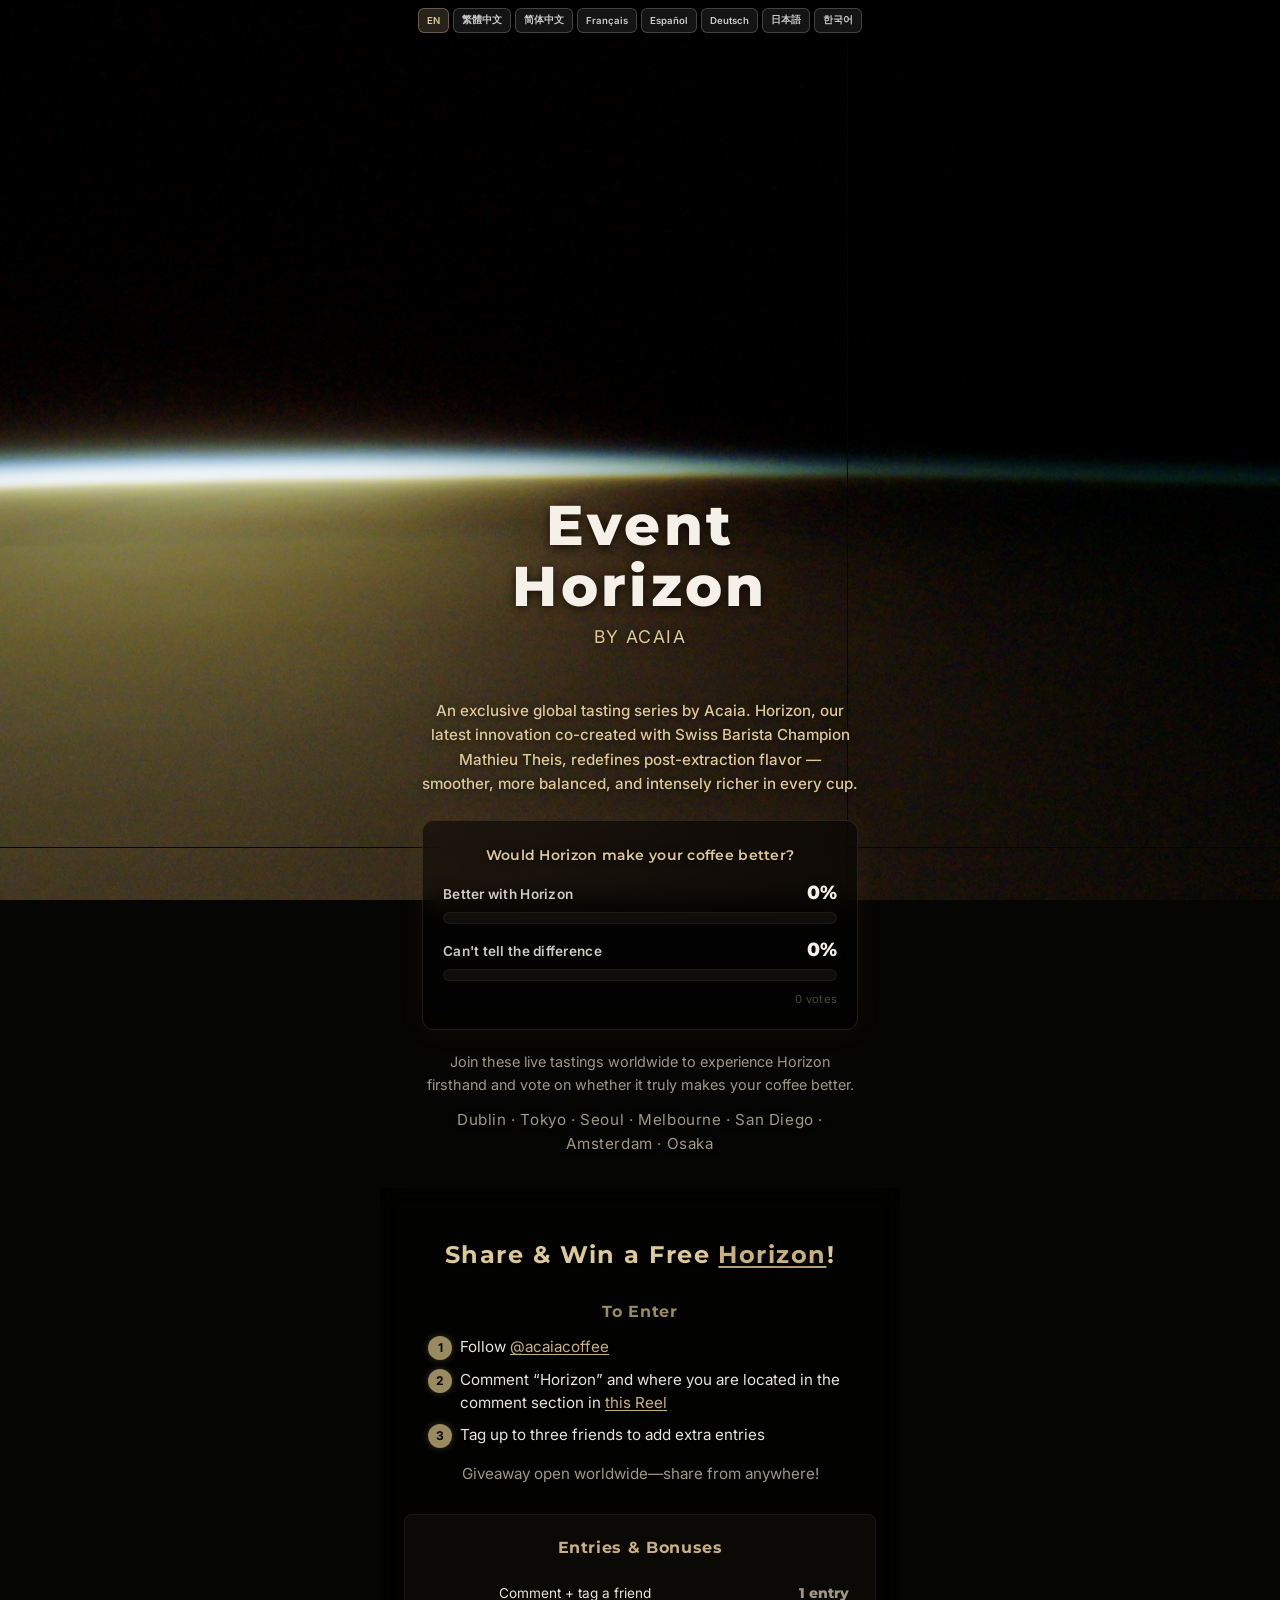
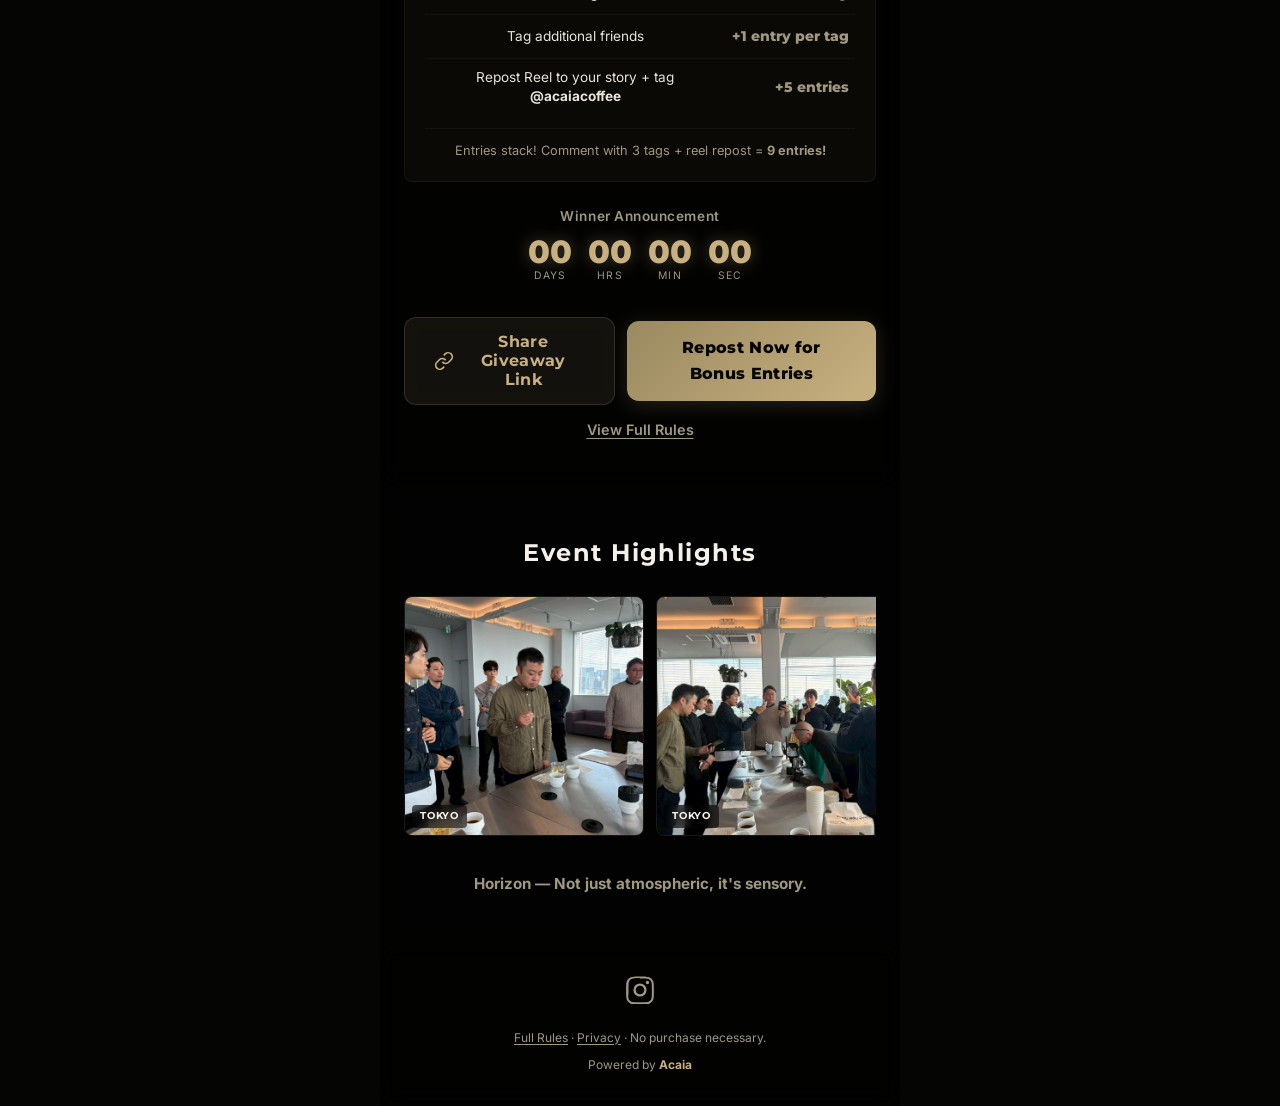
==== commit 45931442: "Auto-detect browser language for default translation Co-Authored-By: Claude Opus 4.6 <noreply@anthro" ====
--- a/preview-i18n.html
+++ b/preview-i18n.html
@@ -506,8 +506,8 @@
       votes_suffix: 'Stimmen'
     },
     ja: {
-      event_desc: 'Acaia\u306b\u3088\u308b\u7279\u5225\u306a\u30b0\u30ed\u30fc\u30d0\u30eb\u30c6\u30a4\u30b9\u30c6\u30a3\u30f3\u30b0\u30b7\u30ea\u30fc\u30ba\u3002\u30b9\u30a4\u30b9\u30d0\u30ea\u30b9\u30bf\u30c1\u30e3\u30f3\u30d4\u30aa\u30f3 Mathieu Theis \u3068\u5171\u540c\u958b\u767a\u3057\u305f\u6700\u65b0\u30a4\u30ce\u30d9\u30fc\u30b7\u30e7\u30f3 Horizon \u306f\u3001\u62bd\u51fa\u5f8c\u306e\u30d5\u30ec\u30fc\u30d0\u30fc\u3092\u518d\u5b9a\u7fa9\u3057\u307e\u3059 \u2014 \u3088\u308a\u6ed1\u3089\u304b\u3067\u3001\u3088\u308a\u30d0\u30e9\u30f3\u30b9\u304c\u826f\u304f\u3001\u4e00\u676f\u3054\u3068\u306b\u6fc3\u539a\u306a\u5473\u308f\u3044\u3092\u3002',
-      vote_question: 'Horizon\u3067\u30b3\u30fc\u30d2\u30fc\u306f\u3082\u3063\u3068\u7f8e\u5473\u3057\u304f\u306a\u308a\u307e\u3059\u304b\uff1f',
+      event_desc: 'Acaiaによる特別なグローバルテイスティングシリーズ。スイスバリスタチャンピオン Mathieu Theis と共同開発した最新イノベーション Horizon は、抽出後のフレーバーを再定義します \u2014 より滑らかでバランスの取れた、驚くほど豊かな味わいの一杯を実現。',
+      vote_question: 'Horizonでコーヒーの味は良くなりましたか？',
       vote_yes: 'Horizon\u3067\u3088\u308a\u7f8e\u5473\u3057\u3044',
       vote_no: '\u9055\u3044\u304c\u308f\u304b\u3089\u306a\u3044',
       vote_no_btn: '\u308f\u304b\u3089\u306a\u3044',
@@ -521,17 +521,17 @@
       giveaway_subtitle: '\u4e16\u754c\u4e2d\u304b\u3089\u53c2\u52a0\u53ef\u80fd \u2014 \u3069\u3053\u304b\u3089\u3067\u3082\u30b7\u30a7\u30a2\uff01',
       entries_bonuses: '\u30a8\u30f3\u30c8\u30ea\u30fc\uff06\u30dc\u30fc\u30ca\u30b9',
       bonus_comment_tag: '\u30b3\u30e1\u30f3\u30c8 + \u53cb\u9054\u3092\u30bf\u30b0',
-      bonus_1_entry: '1 \u30a8\u30f3\u30c8\u30ea\u30fc',
+      bonus_1_entry: '1エントリー',
       bonus_additional_tags: '\u8ffd\u52a0\u306e\u53cb\u9054\u3092\u30bf\u30b0',
       bonus_plus1: '\u30bf\u30b0 1 \u4eba\u3054\u3068\u306b +1',
       bonus_repost: 'Reel\u3092\u30b9\u30c8\u30fc\u30ea\u30fc\u306b\u30ea\u30dd\u30b9\u30c8 + <strong>@acaiacoffee</strong> \u3092\u30bf\u30b0',
       bonus_plus5: '+5 \u30a8\u30f3\u30c8\u30ea\u30fc',
-      bonus_stack: '\u30a8\u30f3\u30c8\u30ea\u30fc\u306f\u7d2f\u7a4d\uff013 \u4eba\u30bf\u30b0 + Reel\u30ea\u30dd\u30b9\u30c8 = <strong>9 \u30a8\u30f3\u30c8\u30ea\u30fc\uff01</strong>',
+      bonus_stack: '応募数は加算方式！3人タグ + Reelリポスト = <strong>9エントリー！</strong>',
       winner_announcement: '\u5f53\u9078\u8005\u767a\u8868',
       days: '\u65e5', hrs: '\u6642\u9593', min: '\u5206', sec: '\u79d2',
       share_link: '\u30ad\u30e3\u30f3\u30da\u30fc\u30f3\u30ea\u30f3\u30af\u3092\u30b7\u30a7\u30a2',
       repost_now: '\u30ea\u30dd\u30b9\u30c8\u3067\u30dc\u30fc\u30ca\u30b9\u30a8\u30f3\u30c8\u30ea\u30fc',
-      view_rules: '\u5b8c\u5168\u306a\u30eb\u30fc\u30eb\u3092\u898b\u308b',
+      view_rules: 'ルールの詳細を確認',
       rules_title: '\u62bd\u9078\u30eb\u30fc\u30eb',
       rules: [
         '\u8cfc\u5165\u4e0d\u8981\u3002',
@@ -548,7 +548,7 @@
         '\u5e78\u904b\u3092\u304a\u7948\u308a\u3057\u307e\u3059\uff01'
       ],
       highlights_title: '\u30a4\u30d9\u30f3\u30c8\u30cf\u30a4\u30e9\u30a4\u30c8',
-      brand_blurb: '<strong>Horizon \u2014 \u96f0\u56f2\u6c17\u3060\u3051\u3067\u306a\u304f\u3001\u4e94\u611f\u3067\u611f\u3058\u308b\u3002</strong>',
+      brand_blurb: '<strong>Horizon \u2014 単なる「雰囲気」ではない、研ぎ澄まされた「官能」の体験。</strong>',
       full_rules: '\u5b8c\u5168\u306a\u30eb\u30fc\u30eb',
       privacy: '\u30d7\u30e9\u30a4\u30d0\u30b7\u30fc',
       no_purchase: '\u8cfc\u5165\u4e0d\u8981\u3002',
@@ -597,7 +597,7 @@
         '\ud589\uc6b4\uc744 \ube4c\ub2c8\ub2e4!'
       ],
       highlights_title: '\uc774\ubca4\ud2b8 \ud558\uc774\ub77c\uc774\ud2b8',
-      brand_blurb: '<strong>Horizon \u2014 \ubd84\uc704\uae30\ub97c \ub118\uc5b4, \uac10\uac01\uc73c\ub85c.</strong>',
+      brand_blurb: '<strong>Horizon \u2014 압력 조정을 넘어, 센서리 경험으로.</strong>',
       full_rules: '\uc804\uccb4 \uaddc\uce59',
       privacy: '\uac1c\uc778\uc815\ubcf4',
       no_purchase: '\uad6c\ub9e4 \ubd88\ud544\uc694.',
@@ -652,8 +652,17 @@
     applyTranslations(btn.dataset.lang);
   });
 
-  // Apply English on load
-  document.addEventListener('DOMContentLoaded', () => applyTranslations('en'));
+  // Detect browser language and apply
+  function detectLang() {
+    const supported = Object.keys(TRANSLATIONS);
+    const nav = navigator.language || navigator.userLanguage || 'en';
+    if (supported.includes(nav)) return nav;
+    const base = nav.split('-')[0];
+    const match = supported.find(s => s.split('-')[0] === base);
+    if (match) return match;
+    return 'en';
+  }
+  document.addEventListener('DOMContentLoaded', () => applyTranslations(detectLang()));
   </script>
 </body>
 </html>
